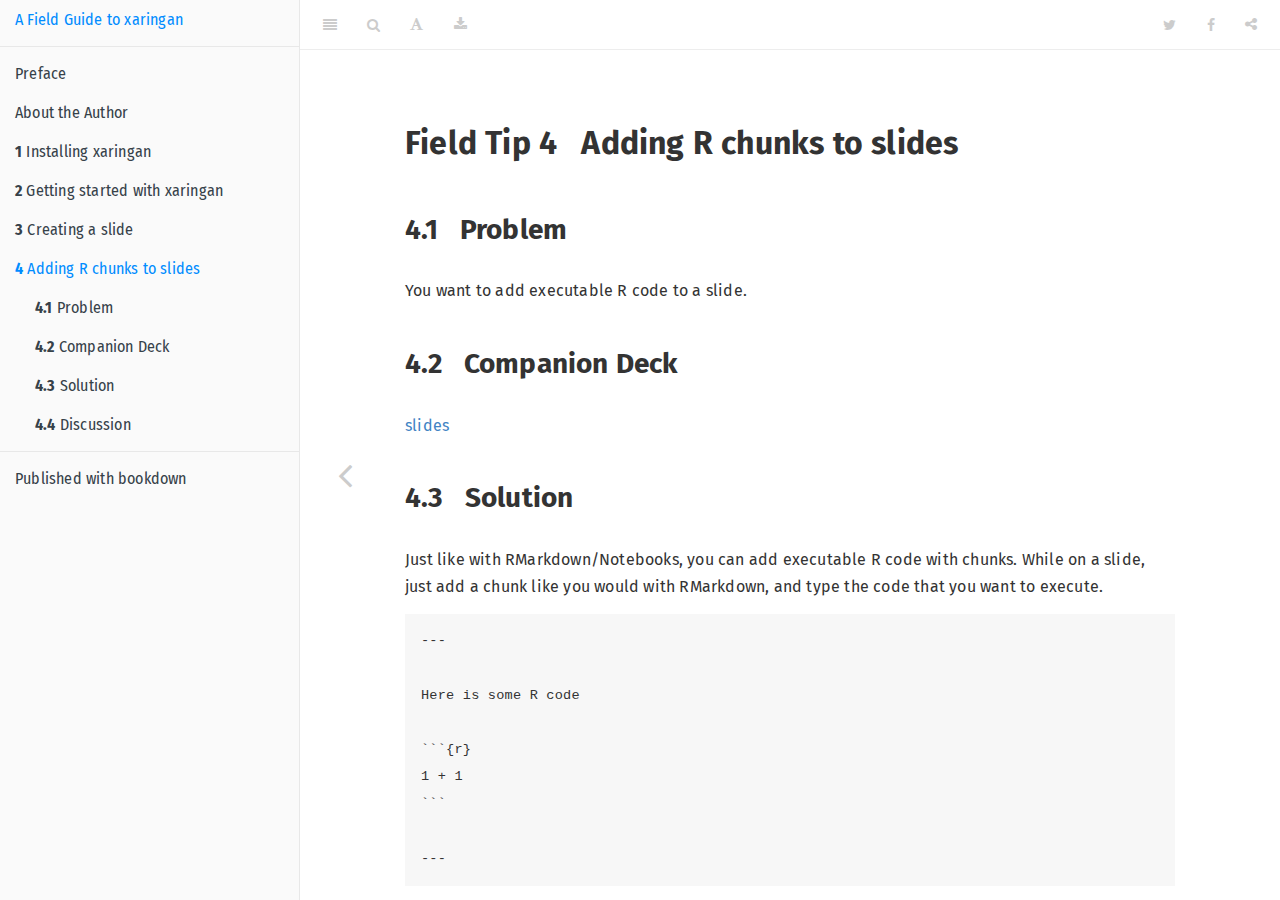
==== _book/adding-r-chunks-to-slides.html @ 480ba30f "1-4" ====
<!DOCTYPE html>
<html >

<head>

  <meta charset="UTF-8">
  <meta http-equiv="X-UA-Compatible" content="IE=edge">
  <title>A Field Guide to xaringan</title>
  <meta name="description" content="Intro">
  <meta name="generator" content="bookdown 0.7.8 and GitBook 2.6.7">

  <meta property="og:title" content="A Field Guide to xaringan" />
  <meta property="og:type" content="book" />
  
  
  <meta property="og:description" content="Intro" />
  

  <meta name="twitter:card" content="summary" />
  <meta name="twitter:title" content="A Field Guide to xaringan" />
  
  <meta name="twitter:description" content="Intro" />
  

<meta name="author" content="Davis Vaughan">


<meta name="date" content="2018-05-05">

  <meta name="viewport" content="width=device-width, initial-scale=1">
  <meta name="apple-mobile-web-app-capable" content="yes">
  <meta name="apple-mobile-web-app-status-bar-style" content="black">
  
  
<link rel="prev" href="creating-a-slide.html">

<script src="libs/jquery-2.2.3/jquery.min.js"></script>
<link href="libs/gitbook-2.6.7/css/style.css" rel="stylesheet" />
<link href="libs/gitbook-2.6.7/css/plugin-bookdown.css" rel="stylesheet" />
<link href="libs/gitbook-2.6.7/css/plugin-highlight.css" rel="stylesheet" />
<link href="libs/gitbook-2.6.7/css/plugin-search.css" rel="stylesheet" />
<link href="libs/gitbook-2.6.7/css/plugin-fontsettings.css" rel="stylesheet" />









<style type="text/css">
a.sourceLine { display: inline-block; line-height: 1.25; }
a.sourceLine { pointer-events: none; color: inherit; text-decoration: inherit; }
a.sourceLine:empty { height: 1.2em; position: absolute; }
.sourceCode { overflow: visible; }
code.sourceCode { white-space: pre; position: relative; }
div.sourceCode { margin: 1em 0; }
pre.sourceCode { margin: 0; }
@media screen {
div.sourceCode { overflow: auto; }
}
@media print {
code.sourceCode { white-space: pre-wrap; }
a.sourceLine { text-indent: -1em; padding-left: 1em; }
}
pre.numberSource a.sourceLine
  { position: relative; }
pre.numberSource a.sourceLine:empty
  { position: absolute; }
pre.numberSource a.sourceLine::before
  { content: attr(data-line-number);
    position: absolute; left: -5em; text-align: right; vertical-align: baseline;
    border: none; pointer-events: all;
    -webkit-touch-callout: none; -webkit-user-select: none;
    -khtml-user-select: none; -moz-user-select: none;
    -ms-user-select: none; user-select: none;
    padding: 0 4px; width: 4em;
    color: #aaaaaa;
  }
pre.numberSource { margin-left: 3em; border-left: 1px solid #aaaaaa;  padding-left: 4px; }
div.sourceCode
  {  }
@media screen {
a.sourceLine::before { text-decoration: underline; }
}
code span.al { color: #ff0000; font-weight: bold; } /* Alert */
code span.an { color: #60a0b0; font-weight: bold; font-style: italic; } /* Annotation */
code span.at { color: #7d9029; } /* Attribute */
code span.bn { color: #40a070; } /* BaseN */
code span.bu { } /* BuiltIn */
code span.cf { color: #007020; font-weight: bold; } /* ControlFlow */
code span.ch { color: #4070a0; } /* Char */
code span.cn { color: #880000; } /* Constant */
code span.co { color: #60a0b0; font-style: italic; } /* Comment */
code span.cv { color: #60a0b0; font-weight: bold; font-style: italic; } /* CommentVar */
code span.do { color: #ba2121; font-style: italic; } /* Documentation */
code span.dt { color: #902000; } /* DataType */
code span.dv { color: #40a070; } /* DecVal */
code span.er { color: #ff0000; font-weight: bold; } /* Error */
code span.ex { } /* Extension */
code span.fl { color: #40a070; } /* Float */
code span.fu { color: #06287e; } /* Function */
code span.im { } /* Import */
code span.in { color: #60a0b0; font-weight: bold; font-style: italic; } /* Information */
code span.kw { color: #007020; font-weight: bold; } /* Keyword */
code span.op { color: #666666; } /* Operator */
code span.ot { color: #007020; } /* Other */
code span.pp { color: #bc7a00; } /* Preprocessor */
code span.sc { color: #4070a0; } /* SpecialChar */
code span.ss { color: #bb6688; } /* SpecialString */
code span.st { color: #4070a0; } /* String */
code span.va { color: #19177c; } /* Variable */
code span.vs { color: #4070a0; } /* VerbatimString */
code span.wa { color: #60a0b0; font-weight: bold; font-style: italic; } /* Warning */
</style>

<link rel="stylesheet" href="style.css" type="text/css" />
</head>

<body>



  <div class="book without-animation with-summary font-size-2 font-family-1" data-basepath=".">

    <div class="book-summary">
      <nav role="navigation">

<ul class="summary">
<li><a href="./">A Field Guide to xaringan</a></li>

<li class="divider"></li>
<li class="chapter" data-level="" data-path="index.html"><a href="index.html"><i class="fa fa-check"></i>Preface</a></li>
<li class="chapter" data-level="" data-path="about-the-author.html"><a href="about-the-author.html"><i class="fa fa-check"></i>About the Author</a></li>
<li class="chapter" data-level="1" data-path="installing-xaringan.html"><a href="installing-xaringan.html"><i class="fa fa-check"></i><b>1</b> Installing xaringan</a><ul>
<li class="chapter" data-level="1.1" data-path="installing-xaringan.html"><a href="installing-xaringan.html#problem"><i class="fa fa-check"></i><b>1.1</b> Problem</a></li>
<li class="chapter" data-level="1.2" data-path="installing-xaringan.html"><a href="installing-xaringan.html#companion-deck"><i class="fa fa-check"></i><b>1.2</b> Companion Deck</a></li>
<li class="chapter" data-level="1.3" data-path="installing-xaringan.html"><a href="installing-xaringan.html#solution"><i class="fa fa-check"></i><b>1.3</b> Solution</a></li>
<li class="chapter" data-level="1.4" data-path="installing-xaringan.html"><a href="installing-xaringan.html#discussion"><i class="fa fa-check"></i><b>1.4</b> Discussion</a></li>
</ul></li>
<li class="chapter" data-level="2" data-path="getting-started-with-xaringan.html"><a href="getting-started-with-xaringan.html"><i class="fa fa-check"></i><b>2</b> Getting started with xaringan</a><ul>
<li class="chapter" data-level="2.1" data-path="getting-started-with-xaringan.html"><a href="getting-started-with-xaringan.html#problem-1"><i class="fa fa-check"></i><b>2.1</b> Problem</a></li>
<li class="chapter" data-level="2.2" data-path="getting-started-with-xaringan.html"><a href="getting-started-with-xaringan.html#companion-deck-1"><i class="fa fa-check"></i><b>2.2</b> Companion Deck</a></li>
<li class="chapter" data-level="2.3" data-path="getting-started-with-xaringan.html"><a href="getting-started-with-xaringan.html#solution-1"><i class="fa fa-check"></i><b>2.3</b> Solution</a></li>
<li class="chapter" data-level="2.4" data-path="getting-started-with-xaringan.html"><a href="getting-started-with-xaringan.html#discussion-1"><i class="fa fa-check"></i><b>2.4</b> Discussion</a></li>
</ul></li>
<li class="chapter" data-level="3" data-path="creating-a-slide.html"><a href="creating-a-slide.html"><i class="fa fa-check"></i><b>3</b> Creating a slide</a><ul>
<li class="chapter" data-level="3.1" data-path="creating-a-slide.html"><a href="creating-a-slide.html#problem-2"><i class="fa fa-check"></i><b>3.1</b> Problem</a></li>
<li class="chapter" data-level="3.2" data-path="creating-a-slide.html"><a href="creating-a-slide.html#companion-deck-2"><i class="fa fa-check"></i><b>3.2</b> Companion Deck</a></li>
<li class="chapter" data-level="3.3" data-path="creating-a-slide.html"><a href="creating-a-slide.html#solution-2"><i class="fa fa-check"></i><b>3.3</b> Solution</a></li>
<li class="chapter" data-level="3.4" data-path="creating-a-slide.html"><a href="creating-a-slide.html#discussion-2"><i class="fa fa-check"></i><b>3.4</b> Discussion</a></li>
</ul></li>
<li class="chapter" data-level="4" data-path="adding-r-chunks-to-slides.html"><a href="adding-r-chunks-to-slides.html"><i class="fa fa-check"></i><b>4</b> Adding R chunks to slides</a><ul>
<li class="chapter" data-level="4.1" data-path="adding-r-chunks-to-slides.html"><a href="adding-r-chunks-to-slides.html#problem-3"><i class="fa fa-check"></i><b>4.1</b> Problem</a></li>
<li class="chapter" data-level="4.2" data-path="adding-r-chunks-to-slides.html"><a href="adding-r-chunks-to-slides.html#companion-deck-3"><i class="fa fa-check"></i><b>4.2</b> Companion Deck</a></li>
<li class="chapter" data-level="4.3" data-path="adding-r-chunks-to-slides.html"><a href="adding-r-chunks-to-slides.html#solution-3"><i class="fa fa-check"></i><b>4.3</b> Solution</a></li>
<li class="chapter" data-level="4.4" data-path="adding-r-chunks-to-slides.html"><a href="adding-r-chunks-to-slides.html#discussion-3"><i class="fa fa-check"></i><b>4.4</b> Discussion</a></li>
</ul></li>
<li class="divider"></li>
<li><a href="https://github.com/rstudio/bookdown" target="blank">Published with bookdown</a></li>

</ul>

      </nav>
    </div>

    <div class="book-body">
      <div class="body-inner">
        <div class="book-header" role="navigation">
          <h1>
            <i class="fa fa-circle-o-notch fa-spin"></i><a href="./">A Field Guide to xaringan</a>
          </h1>
        </div>

        <div class="page-wrapper" tabindex="-1" role="main">
          <div class="page-inner">

            <section class="normal" id="section-">
<div id="adding-r-chunks-to-slides" class="section level1">
<h1><span class="header-section-number">Field Tip 4</span> Adding R chunks to slides</h1>
<div id="problem-3" class="section level2">
<h2><span class="header-section-number">4.1</span> Problem</h2>
<p>You want to add executable R code to a slide.</p>
</div>
<div id="companion-deck-3" class="section level2">
<h2><span class="header-section-number">4.2</span> Companion Deck</h2>
<p><a href="http://xaringan-field-guide-companion.davisvaughan.com/04-r-chunk/r-chunk.html#1">slides</a></p>
</div>
<div id="solution-3" class="section level2">
<h2><span class="header-section-number">4.3</span> Solution</h2>
<p>Just like with RMarkdown/Notebooks, you can add executable R code with chunks. While on a slide,
just add a chunk like you would with RMarkdown, and type the code that you want to execute.</p>
<pre><code>---

Here is some R code

```{r}
1 + 1
```

---</code></pre>
<p>This will render both the R code AND the output. We can use this to programmatically
generate images in our slides. By setting <code>echo=FALSE</code>, only the image is shown
on the slide.</p>
<pre><code>---

We can use this to generate images programatically

```{r, echo=FALSE}
plot(cars)
```

---</code></pre>
</div>
<div id="discussion-3" class="section level2">
<h2><span class="header-section-number">4.4</span> Discussion</h2>

</div>
</div>
            </section>

          </div>
        </div>
      </div>
<a href="creating-a-slide.html" class="navigation navigation-prev navigation-unique" aria-label="Previous page"><i class="fa fa-angle-left"></i></a>

    </div>
  </div>
<script src="libs/gitbook-2.6.7/js/app.min.js"></script>
<script src="libs/gitbook-2.6.7/js/lunr.js"></script>
<script src="libs/gitbook-2.6.7/js/plugin-search.js"></script>
<script src="libs/gitbook-2.6.7/js/plugin-sharing.js"></script>
<script src="libs/gitbook-2.6.7/js/plugin-fontsettings.js"></script>
<script src="libs/gitbook-2.6.7/js/plugin-bookdown.js"></script>
<script src="libs/gitbook-2.6.7/js/jquery.highlight.js"></script>
<script>
gitbook.require(["gitbook"], function(gitbook) {
gitbook.start({
"sharing": {
"github": false,
"facebook": true,
"twitter": true,
"google": false,
"linkedin": false,
"weibo": false,
"instapper": false,
"vk": false,
"all": ["facebook", "google", "twitter", "linkedin", "weibo", "instapaper"]
},
"fontsettings": {
"theme": "white",
"family": "sans",
"size": 2
},
"edit": {
"link": null,
"text": null
},
"download": ["xaringanrecipes.pdf", "xaringanrecipes.epub"],
"toc": {
"collapse": "section"
}
});
});
</script>

</body>

</html>
---- _book/libs/gitbook-2.6.7/css/style.css ----
/*! normalize.css v2.1.0 | MIT License | git.io/normalize */img,legend{border:0}*,.fa{-webkit-font-smoothing:antialiased}.fa-ul>li,sub,sup{position:relative}.book .book-body .page-wrapper .page-inner section.normal hr:after,.book-langs-index .inner .languages:after,.buttons:after,.dropdown-menu .buttons:after{clear:both}body,html{-ms-text-size-adjust:100%;-webkit-text-size-adjust:100%}article,aside,details,figcaption,figure,footer,header,hgroup,main,nav,section,summary{display:block}audio,canvas,video{display:inline-block}.hidden,[hidden]{display:none}audio:not([controls]){display:none;height:0}html{font-family:sans-serif}body,figure{margin:0}a:focus{outline:dotted thin}a:active,a:hover{outline:0}h1{font-size:2em;margin:.67em 0}abbr[title]{border-bottom:1px dotted}b,strong{font-weight:700}dfn{font-style:italic}hr{-moz-box-sizing:content-box;box-sizing:content-box;height:0}mark{background:#ff0;color:#000}code,kbd,pre,samp{font-family:monospace,serif;font-size:1em}pre{white-space:pre-wrap}q{quotes:"\201C" "\201D" "\2018" "\2019"}small{font-size:80%}sub,sup{font-size:75%;line-height:0;vertical-align:baseline}sup{top:-.5em}sub{bottom:-.25em}svg:not(:root){overflow:hidden}fieldset{border:1px solid silver;margin:0 2px;padding:.35em .625em .75em}legend{padding:0}button,input,select,textarea{font-family:inherit;font-size:100%;margin:0}button,input{line-height:normal}button,select{text-transform:none}button,html input[type=button],input[type=reset],input[type=submit]{-webkit-appearance:button;cursor:pointer}button[disabled],html input[disabled]{cursor:default}input[type=checkbox],input[type=radio]{box-sizing:border-box;padding:0}input[type=search]{-webkit-appearance:textfield;-moz-box-sizing:content-box;-webkit-box-sizing:content-box;box-sizing:content-box}input[type=search]::-webkit-search-cancel-button{margin-right:10px;}button::-moz-focus-inner,input::-moz-focus-inner{border:0;padding:0}textarea{overflow:auto;vertical-align:top}table{border-collapse:collapse;border-spacing:0}/*!
 * Preboot v2
 *
 * Open sourced under MIT license by @mdo.
 * Some variables and mixins from Bootstrap (Apache 2 license).
 */.link-inherit,.link-inherit:focus,.link-inherit:hover{color:inherit}.fa,.fa-stack{display:inline-block}/*!
 *  Font Awesome 4.1.0 by @davegandy - http://fontawesome.io - @fontawesome
 *  License - http://fontawesome.io/license (Font: SIL OFL 1.1, CSS: MIT License)
 */@font-face{font-family:FontAwesome;src:url(./fontawesome/fontawesome-webfont.ttf?v=4.1.0) format('truetype');font-weight:400;font-style:normal}.fa{font-family:FontAwesome;font-style:normal;font-weight:400;line-height:1;-moz-osx-font-smoothing:grayscale}.book .book-header,.book .book-summary{font-family:"Helvetica Neue",Helvetica,Arial,sans-serif}.fa-lg{font-size:1.33333333em;line-height:.75em;vertical-align:-15%}.fa-2x{font-size:2em}.fa-3x{font-size:3em}.fa-4x{font-size:4em}.fa-5x{font-size:5em}.fa-fw{width:1.28571429em;text-align:center}.fa-ul{padding-left:0;margin-left:2.14285714em;list-style-type:none}.fa-li{position:absolute;left:-2.14285714em;width:2.14285714em;top:.14285714em;text-align:center}.fa-li.fa-lg{left:-1.85714286em}.fa-border{padding:.2em .25em .15em;border:.08em solid #eee;border-radius:.1em}.pull-right{float:right}.pull-left{float:left}.fa.pull-left{margin-right:.3em}.fa.pull-right{margin-left:.3em}.fa-spin{-webkit-animation:spin 2s infinite linear;-moz-animation:spin 2s infinite linear;-o-animation:spin 2s infinite linear;animation:spin 2s infinite linear}@-moz-keyframes spin{0%{-moz-transform:rotate(0)}100%{-moz-transform:rotate(359deg)}}@-webkit-keyframes spin{0%{-webkit-transform:rotate(0)}100%{-webkit-transform:rotate(359deg)}}@-o-keyframes spin{0%{-o-transform:rotate(0)}100%{-o-transform:rotate(359deg)}}@keyframes spin{0%{-webkit-transform:rotate(0);transform:rotate(0)}100%{-webkit-transform:rotate(359deg);transform:rotate(359deg)}}.fa-rotate-90{filter:progid:DXImageTransform.Microsoft.BasicImage(rotation=1);-webkit-transform:rotate(90deg);-moz-transform:rotate(90deg);-ms-transform:rotate(90deg);-o-transform:rotate(90deg);transform:rotate(90deg)}.fa-rotate-180{filter:progid:DXImageTransform.Microsoft.BasicImage(rotation=2);-webkit-transform:rotate(180deg);-moz-transform:rotate(180deg);-ms-transform:rotate(180deg);-o-transform:rotate(180deg);transform:rotate(180deg)}.fa-rotate-270{filter:progid:DXImageTransform.Microsoft.BasicImage(rotation=3);-webkit-transform:rotate(270deg);-moz-transform:rotate(270deg);-ms-transform:rotate(270deg);-o-transform:rotate(270deg);transform:rotate(270deg)}.fa-flip-horizontal{filter:progid:DXImageTransform.Microsoft.BasicImage(rotation=0, mirror=1);-webkit-transform:scale(-1,1);-moz-transform:scale(-1,1);-ms-transform:scale(-1,1);-o-transform:scale(-1,1);transform:scale(-1,1)}.fa-flip-vertical{filter:progid:DXImageTransform.Microsoft.BasicImage(rotation=2, mirror=1);-webkit-transform:scale(1,-1);-moz-transform:scale(1,-1);-ms-transform:scale(1,-1);-o-transform:scale(1,-1);transform:scale(1,-1)}.fa-stack{position:relative;width:2em;height:2em;line-height:2em;vertical-align:middle}.fa-stack-1x,.fa-stack-2x{position:absolute;left:0;width:100%;text-align:center}.fa-stack-1x{line-height:inherit}.fa-stack-2x{font-size:2em}.fa-inverse{color:#fff}.fa-glass:before{content:"\f000"}.fa-music:before{content:"\f001"}.fa-search:before{content:"\f002"}.fa-envelope-o:before{content:"\f003"}.fa-heart:before{content:"\f004"}.fa-star:before{content:"\f005"}.fa-star-o:before{content:"\f006"}.fa-user:before{content:"\f007"}.fa-film:before{content:"\f008"}.fa-th-large:before{content:"\f009"}.fa-th:before{content:"\f00a"}.fa-th-list:before{content:"\f00b"}.fa-check:before{content:"\f00c"}.fa-times:before{content:"\f00d"}.fa-search-plus:before{content:"\f00e"}.fa-search-minus:before{content:"\f010"}.fa-power-off:before{content:"\f011"}.fa-signal:before{content:"\f012"}.fa-cog:before,.fa-gear:before{content:"\f013"}.fa-trash-o:before{content:"\f014"}.fa-home:before{content:"\f015"}.fa-file-o:before{content:"\f016"}.fa-clock-o:before{content:"\f017"}.fa-road:before{content:"\f018"}.fa-download:before{content:"\f019"}.fa-arrow-circle-o-down:before{content:"\f01a"}.fa-arrow-circle-o-up:before{content:"\f01b"}.fa-inbox:before{content:"\f01c"}.fa-play-circle-o:before{content:"\f01d"}.fa-repeat:before,.fa-rotate-right:before{content:"\f01e"}.fa-refresh:before{content:"\f021"}.fa-list-alt:before{content:"\f022"}.fa-lock:before{content:"\f023"}.fa-flag:before{content:"\f024"}.fa-headphones:before{content:"\f025"}.fa-volume-off:before{content:"\f026"}.fa-volume-down:before{content:"\f027"}.fa-volume-up:before{content:"\f028"}.fa-qrcode:before{content:"\f029"}.fa-barcode:before{content:"\f02a"}.fa-tag:before{content:"\f02b"}.fa-tags:before{content:"\f02c"}.fa-book:before{content:"\f02d"}.fa-bookmark:before{content:"\f02e"}.fa-print:before{content:"\f02f"}.fa-camera:before{content:"\f030"}.fa-font:before{content:"\f031"}.fa-bold:before{content:"\f032"}.fa-italic:before{content:"\f033"}.fa-text-height:before{content:"\f034"}.fa-text-width:before{content:"\f035"}.fa-align-left:before{content:"\f036"}.fa-align-center:before{content:"\f037"}.fa-align-right:before{content:"\f038"}.fa-align-justify:before{content:"\f039"}.fa-list:before{content:"\f03a"}.fa-dedent:before,.fa-outdent:before{content:"\f03b"}.fa-indent:before{content:"\f03c"}.fa-video-camera:before{content:"\f03d"}.fa-image:before,.fa-photo:before,.fa-picture-o:before{content:"\f03e"}.fa-pencil:before{content:"\f040"}.fa-map-marker:before{content:"\f041"}.fa-adjust:before{content:"\f042"}.fa-tint:before{content:"\f043"}.fa-edit:before,.fa-pencil-square-o:before{content:"\f044"}.fa-share-square-o:before{content:"\f045"}.fa-check-square-o:before{content:"\f046"}.fa-arrows:before{content:"\f047"}.fa-step-backward:before{content:"\f048"}.fa-fast-backward:before{content:"\f049"}.fa-backward:before{content:"\f04a"}.fa-play:before{content:"\f04b"}.fa-pause:before{content:"\f04c"}.fa-stop:before{content:"\f04d"}.fa-forward:before{content:"\f04e"}.fa-fast-forward:before{content:"\f050"}.fa-step-forward:before{content:"\f051"}.fa-eject:before{content:"\f052"}.fa-chevron-left:before{content:"\f053"}.fa-chevron-right:before{content:"\f054"}.fa-plus-circle:before{content:"\f055"}.fa-minus-circle:before{content:"\f056"}.fa-times-circle:before{content:"\f057"}.fa-check-circle:before{content:"\f058"}.fa-question-circle:before{content:"\f059"}.fa-info-circle:before{content:"\f05a"}.fa-crosshairs:before{content:"\f05b"}.fa-times-circle-o:before{content:"\f05c"}.fa-check-circle-o:before{content:"\f05d"}.fa-ban:before{content:"\f05e"}.fa-arrow-left:before{content:"\f060"}.fa-arrow-right:before{content:"\f061"}.fa-arrow-up:before{content:"\f062"}.fa-arrow-down:before{content:"\f063"}.fa-mail-forward:before,.fa-share:before{content:"\f064"}.fa-expand:before{content:"\f065"}.fa-compress:before{content:"\f066"}.fa-plus:before{content:"\f067"}.fa-minus:before{content:"\f068"}.fa-asterisk:before{content:"\f069"}.fa-exclamation-circle:before{content:"\f06a"}.fa-gift:before{content:"\f06b"}.fa-leaf:before{content:"\f06c"}.fa-fire:before{content:"\f06d"}.fa-eye:before{content:"\f06e"}.fa-eye-slash:before{content:"\f070"}.fa-exclamation-triangle:before,.fa-warning:before{content:"\f071"}.fa-plane:before{content:"\f072"}.fa-calendar:before{content:"\f073"}.fa-random:before{content:"\f074"}.fa-comment:before{content:"\f075"}.fa-magnet:before{content:"\f076"}.fa-chevron-up:before{content:"\f077"}.fa-chevron-down:before{content:"\f078"}.fa-retweet:before{content:"\f079"}.fa-shopping-cart:before{content:"\f07a"}.fa-folder:before{content:"\f07b"}.fa-folder-open:before{content:"\f07c"}.fa-arrows-v:before{content:"\f07d"}.fa-arrows-h:before{content:"\f07e"}.fa-bar-chart-o:before{content:"\f080"}.fa-twitter-square:before{content:"\f081"}.fa-facebook-square:before{content:"\f082"}.fa-camera-retro:before{content:"\f083"}.fa-key:before{content:"\f084"}.fa-cogs:before,.fa-gears:before{content:"\f085"}.fa-comments:before{content:"\f086"}.fa-thumbs-o-up:before{content:"\f087"}.fa-thumbs-o-down:before{content:"\f088"}.fa-star-half:before{content:"\f089"}.fa-heart-o:before{content:"\f08a"}.fa-sign-out:before{content:"\f08b"}.fa-linkedin-square:before{content:"\f08c"}.fa-thumb-tack:before{content:"\f08d"}.fa-external-link:before{content:"\f08e"}.fa-sign-in:before{content:"\f090"}.fa-trophy:before{content:"\f091"}.fa-github-square:before{content:"\f092"}.fa-upload:before{content:"\f093"}.fa-lemon-o:before{content:"\f094"}.fa-phone:before{content:"\f095"}.fa-square-o:before{content:"\f096"}.fa-bookmark-o:before{content:"\f097"}.fa-phone-square:before{content:"\f098"}.fa-twitter:before{content:"\f099"}.fa-facebook:before{content:"\f09a"}.fa-github:before{content:"\f09b"}.fa-unlock:before{content:"\f09c"}.fa-credit-card:before{content:"\f09d"}.fa-rss:before{content:"\f09e"}.fa-hdd-o:before{content:"\f0a0"}.fa-bullhorn:before{content:"\f0a1"}.fa-bell:before{content:"\f0f3"}.fa-certificate:before{content:"\f0a3"}.fa-hand-o-right:before{content:"\f0a4"}.fa-hand-o-left:before{content:"\f0a5"}.fa-hand-o-up:before{content:"\f0a6"}.fa-hand-o-down:before{content:"\f0a7"}.fa-arrow-circle-left:before{content:"\f0a8"}.fa-arrow-circle-right:before{content:"\f0a9"}.fa-arrow-circle-up:before{content:"\f0aa"}.fa-arrow-circle-down:before{content:"\f0ab"}.fa-globe:before{content:"\f0ac"}.fa-wrench:before{content:"\f0ad"}.fa-tasks:before{content:"\f0ae"}.fa-filter:before{content:"\f0b0"}.fa-briefcase:before{content:"\f0b1"}.fa-arrows-alt:before{content:"\f0b2"}.fa-group:before,.fa-users:before{content:"\f0c0"}.fa-chain:before,.fa-link:before{content:"\f0c1"}.fa-cloud:before{content:"\f0c2"}.fa-flask:before{content:"\f0c3"}.fa-cut:before,.fa-scissors:before{content:"\f0c4"}.fa-copy:before,.fa-files-o:before{content:"\f0c5"}.fa-paperclip:before{content:"\f0c6"}.fa-floppy-o:before,.fa-save:before{content:"\f0c7"}.fa-square:before{content:"\f0c8"}.fa-bars:before,.fa-navicon:before,.fa-reorder:before{content:"\f0c9"}.fa-list-ul:before{content:"\f0ca"}.fa-list-ol:before{content:"\f0cb"}.fa-strikethrough:before{content:"\f0cc"}.fa-underline:before{content:"\f0cd"}.fa-table:before{content:"\f0ce"}.fa-magic:before{content:"\f0d0"}.fa-truck:before{content:"\f0d1"}.fa-pinterest:before{content:"\f0d2"}.fa-pinterest-square:before{content:"\f0d3"}.fa-google-plus-square:before{content:"\f0d4"}.fa-google-plus:before{content:"\f0d5"}.fa-money:before{content:"\f0d6"}.fa-caret-down:before{content:"\f0d7"}.fa-caret-up:before{content:"\f0d8"}.fa-caret-left:before{content:"\f0d9"}.fa-caret-right:before{content:"\f0da"}.fa-columns:before{content:"\f0db"}.fa-sort:before,.fa-unsorted:before{content:"\f0dc"}.fa-sort-desc:before,.fa-sort-down:before{content:"\f0dd"}.fa-sort-asc:before,.fa-sort-up:before{content:"\f0de"}.fa-envelope:before{content:"\f0e0"}.fa-linkedin:before{content:"\f0e1"}.fa-rotate-left:before,.fa-undo:before{content:"\f0e2"}.fa-gavel:before,.fa-legal:before{content:"\f0e3"}.fa-dashboard:before,.fa-tachometer:before{content:"\f0e4"}.fa-comment-o:before{content:"\f0e5"}.fa-comments-o:before{content:"\f0e6"}.fa-bolt:before,.fa-flash:before{content:"\f0e7"}.fa-sitemap:before{content:"\f0e8"}.fa-umbrella:before{content:"\f0e9"}.fa-clipboard:before,.fa-paste:before{content:"\f0ea"}.fa-lightbulb-o:before{content:"\f0eb"}.fa-exchange:before{content:"\f0ec"}.fa-cloud-download:before{content:"\f0ed"}.fa-cloud-upload:before{content:"\f0ee"}.fa-user-md:before{content:"\f0f0"}.fa-stethoscope:before{content:"\f0f1"}.fa-suitcase:before{content:"\f0f2"}.fa-bell-o:before{content:"\f0a2"}.fa-coffee:before{content:"\f0f4"}.fa-cutlery:before{content:"\f0f5"}.fa-file-text-o:before{content:"\f0f6"}.fa-building-o:before{content:"\f0f7"}.fa-hospital-o:before{content:"\f0f8"}.fa-ambulance:before{content:"\f0f9"}.fa-medkit:before{content:"\f0fa"}.fa-fighter-jet:before{content:"\f0fb"}.fa-beer:before{content:"\f0fc"}.fa-h-square:before{content:"\f0fd"}.fa-plus-square:before{content:"\f0fe"}.fa-angle-double-left:before{content:"\f100"}.fa-angle-double-right:before{content:"\f101"}.fa-angle-double-up:before{content:"\f102"}.fa-angle-double-down:before{content:"\f103"}.fa-angle-left:before{content:"\f104"}.fa-angle-right:before{content:"\f105"}.fa-angle-up:before{content:"\f106"}.fa-angle-down:before{content:"\f107"}.fa-desktop:before{content:"\f108"}.fa-laptop:before{content:"\f109"}.fa-tablet:before{content:"\f10a"}.fa-mobile-phone:before,.fa-mobile:before{content:"\f10b"}.fa-circle-o:before{content:"\f10c"}.fa-quote-left:before{content:"\f10d"}.fa-quote-right:before{content:"\f10e"}.fa-spinner:before{content:"\f110"}.fa-circle:before{content:"\f111"}.fa-mail-reply:before,.fa-reply:before{content:"\f112"}.fa-github-alt:before{content:"\f113"}.fa-folder-o:before{content:"\f114"}.fa-folder-open-o:before{content:"\f115"}.fa-smile-o:before{content:"\f118"}.fa-frown-o:before{content:"\f119"}.fa-meh-o:before{content:"\f11a"}.fa-gamepad:before{content:"\f11b"}.fa-keyboard-o:before{content:"\f11c"}.fa-flag-o:before{content:"\f11d"}.fa-flag-checkered:before{content:"\f11e"}.fa-terminal:before{content:"\f120"}.fa-code:before{content:"\f121"}.fa-mail-reply-all:before,.fa-reply-all:before{content:"\f122"}.fa-star-half-empty:before,.fa-star-half-full:before,.fa-star-half-o:before{content:"\f123"}.fa-location-arrow:before{content:"\f124"}.fa-crop:before{content:"\f125"}.fa-code-fork:before{content:"\f126"}.fa-chain-broken:before,.fa-unlink:before{content:"\f127"}.fa-question:before{content:"\f128"}.fa-info:before{content:"\f129"}.fa-exclamation:before{content:"\f12a"}.fa-superscript:before{content:"\f12b"}.fa-subscript:before{content:"\f12c"}.fa-eraser:before{content:"\f12d"}.fa-puzzle-piece:before{content:"\f12e"}.fa-microphone:before{content:"\f130"}.fa-microphone-slash:before{content:"\f131"}.fa-shield:before{content:"\f132"}.fa-calendar-o:before{content:"\f133"}.fa-fire-extinguisher:before{content:"\f134"}.fa-rocket:before{content:"\f135"}.fa-maxcdn:before{content:"\f136"}.fa-chevron-circle-left:before{content:"\f137"}.fa-chevron-circle-right:before{content:"\f138"}.fa-chevron-circle-up:before{content:"\f139"}.fa-chevron-circle-down:before{content:"\f13a"}.fa-html5:before{content:"\f13b"}.fa-css3:before{content:"\f13c"}.fa-anchor:before{content:"\f13d"}.fa-unlock-alt:before{content:"\f13e"}.fa-bullseye:before{content:"\f140"}.fa-ellipsis-h:before{content:"\f141"}.fa-ellipsis-v:before{content:"\f142"}.fa-rss-square:before{content:"\f143"}.fa-play-circle:before{content:"\f144"}.fa-ticket:before{content:"\f145"}.fa-minus-square:before{content:"\f146"}.fa-minus-square-o:before{content:"\f147"}.fa-level-up:before{content:"\f148"}.fa-level-down:before{content:"\f149"}.fa-check-square:before{content:"\f14a"}.fa-pencil-square:before{content:"\f14b"}.fa-external-link-square:before{content:"\f14c"}.fa-share-square:before{content:"\f14d"}.fa-compass:before{content:"\f14e"}.fa-caret-square-o-down:before,.fa-toggle-down:before{content:"\f150"}.fa-caret-square-o-up:before,.fa-toggle-up:before{content:"\f151"}.fa-caret-square-o-right:before,.fa-toggle-right:before{content:"\f152"}.fa-eur:before,.fa-euro:before{content:"\f153"}.fa-gbp:before{content:"\f154"}.fa-dollar:before,.fa-usd:before{content:"\f155"}.fa-inr:before,.fa-rupee:before{content:"\f156"}.fa-cny:before,.fa-jpy:before,.fa-rmb:before,.fa-yen:before{content:"\f157"}.fa-rouble:before,.fa-rub:before,.fa-ruble:before{content:"\f158"}.fa-krw:before,.fa-won:before{content:"\f159"}.fa-bitcoin:before,.fa-btc:before{content:"\f15a"}.fa-file:before{content:"\f15b"}.fa-file-text:before{content:"\f15c"}.fa-sort-alpha-asc:before{content:"\f15d"}.fa-sort-alpha-desc:before{content:"\f15e"}.fa-sort-amount-asc:before{content:"\f160"}.fa-sort-amount-desc:before{content:"\f161"}.fa-sort-numeric-asc:before{content:"\f162"}.fa-sort-numeric-desc:before{content:"\f163"}.fa-thumbs-up:before{content:"\f164"}.fa-thumbs-down:before{content:"\f165"}.fa-youtube-square:before{content:"\f166"}.fa-youtube:before{content:"\f167"}.fa-xing:before{content:"\f168"}.fa-xing-square:before{content:"\f169"}.fa-youtube-play:before{content:"\f16a"}.fa-dropbox:before{content:"\f16b"}.fa-stack-overflow:before{content:"\f16c"}.fa-instagram:before{content:"\f16d"}.fa-flickr:before{content:"\f16e"}.fa-adn:before{content:"\f170"}.fa-bitbucket:before{content:"\f171"}.fa-bitbucket-square:before{content:"\f172"}.fa-tumblr:before{content:"\f173"}.fa-tumblr-square:before{content:"\f174"}.fa-long-arrow-down:before{content:"\f175"}.fa-long-arrow-up:before{content:"\f176"}.fa-long-arrow-left:before{content:"\f177"}.fa-long-arrow-right:before{content:"\f178"}.fa-apple:before{content:"\f179"}.fa-windows:before{content:"\f17a"}.fa-android:before{content:"\f17b"}.fa-linux:before{content:"\f17c"}.fa-dribbble:before{content:"\f17d"}.fa-skype:before{content:"\f17e"}.fa-foursquare:before{content:"\f180"}.fa-trello:before{content:"\f181"}.fa-female:before{content:"\f182"}.fa-male:before{content:"\f183"}.fa-gittip:before{content:"\f184"}.fa-sun-o:before{content:"\f185"}.fa-moon-o:before{content:"\f186"}.fa-archive:before{content:"\f187"}.fa-bug:before{content:"\f188"}.fa-vk:before{content:"\f189"}.fa-weibo:before{content:"\f18a"}.fa-renren:before{content:"\f18b"}.fa-pagelines:before{content:"\f18c"}.fa-stack-exchange:before{content:"\f18d"}.fa-arrow-circle-o-right:before{content:"\f18e"}.fa-arrow-circle-o-left:before{content:"\f190"}.fa-caret-square-o-left:before,.fa-toggle-left:before{content:"\f191"}.fa-dot-circle-o:before{content:"\f192"}.fa-wheelchair:before{content:"\f193"}.fa-vimeo-square:before{content:"\f194"}.fa-try:before,.fa-turkish-lira:before{content:"\f195"}.fa-plus-square-o:before{content:"\f196"}.fa-space-shuttle:before{content:"\f197"}.fa-slack:before{content:"\f198"}.fa-envelope-square:before{content:"\f199"}.fa-wordpress:before{content:"\f19a"}.fa-openid:before{content:"\f19b"}.fa-bank:before,.fa-institution:before,.fa-university:before{content:"\f19c"}.fa-graduation-cap:before,.fa-mortar-board:before{content:"\f19d"}.fa-yahoo:before{content:"\f19e"}.fa-google:before{content:"\f1a0"}.fa-reddit:before{content:"\f1a1"}.fa-reddit-square:before{content:"\f1a2"}.fa-stumbleupon-circle:before{content:"\f1a3"}.fa-stumbleupon:before{content:"\f1a4"}.fa-delicious:before{content:"\f1a5"}.fa-digg:before{content:"\f1a6"}.fa-pied-piper-square:before,.fa-pied-piper:before{content:"\f1a7"}.fa-pied-piper-alt:before{content:"\f1a8"}.fa-drupal:before{content:"\f1a9"}.fa-joomla:before{content:"\f1aa"}.fa-language:before{content:"\f1ab"}.fa-fax:before{content:"\f1ac"}.fa-building:before{content:"\f1ad"}.fa-child:before{content:"\f1ae"}.fa-paw:before{content:"\f1b0"}.fa-spoon:before{content:"\f1b1"}.fa-cube:before{content:"\f1b2"}.fa-cubes:before{content:"\f1b3"}.fa-behance:before{content:"\f1b4"}.fa-behance-square:before{content:"\f1b5"}.fa-steam:before{content:"\f1b6"}.fa-steam-square:before{content:"\f1b7"}.fa-recycle:before{content:"\f1b8"}.fa-automobile:before,.fa-car:before{content:"\f1b9"}.fa-cab:before,.fa-taxi:before{content:"\f1ba"}.fa-tree:before{content:"\f1bb"}.fa-spotify:before{content:"\f1bc"}.fa-deviantart:before{content:"\f1bd"}.fa-soundcloud:before{content:"\f1be"}.fa-database:before{content:"\f1c0"}.fa-file-pdf-o:before{content:"\f1c1"}.fa-file-word-o:before{content:"\f1c2"}.fa-file-excel-o:before{content:"\f1c3"}.fa-file-powerpoint-o:before{content:"\f1c4"}.fa-file-image-o:before,.fa-file-photo-o:before,.fa-file-picture-o:before{content:"\f1c5"}.fa-file-archive-o:before,.fa-file-zip-o:before{content:"\f1c6"}.fa-file-audio-o:before,.fa-file-sound-o:before{content:"\f1c7"}.fa-file-movie-o:before,.fa-file-video-o:before{content:"\f1c8"}.fa-file-code-o:before{content:"\f1c9"}.fa-vine:before{content:"\f1ca"}.fa-codepen:before{content:"\f1cb"}.fa-jsfiddle:before{content:"\f1cc"}.fa-life-bouy:before,.fa-life-ring:before,.fa-life-saver:before,.fa-support:before{content:"\f1cd"}.fa-circle-o-notch:before{content:"\f1ce"}.fa-ra:before,.fa-rebel:before{content:"\f1d0"}.fa-empire:before,.fa-ge:before{content:"\f1d1"}.fa-git-square:before{content:"\f1d2"}.fa-git:before{content:"\f1d3"}.fa-hacker-news:before{content:"\f1d4"}.fa-tencent-weibo:before{content:"\f1d5"}.fa-qq:before{content:"\f1d6"}.fa-wechat:before,.fa-weixin:before{content:"\f1d7"}.fa-paper-plane:before,.fa-send:before{content:"\f1d8"}.fa-paper-plane-o:before,.fa-send-o:before{content:"\f1d9"}.fa-history:before{content:"\f1da"}.fa-circle-thin:before{content:"\f1db"}.fa-header:before{content:"\f1dc"}.fa-paragraph:before{content:"\f1dd"}.fa-sliders:before{content:"\f1de"}.fa-share-alt:before{content:"\f1e0"}.fa-share-alt-square:before{content:"\f1e1"}.fa-bomb:before{content:"\f1e2"}.book-langs-index{width:100%;height:100%;padding:40px 0;margin:0;overflow:auto}@media (max-width:600px){.book-langs-index{padding:0}}.book-langs-index .inner{max-width:600px;width:100%;margin:0 auto;padding:30px;background:#fff;border-radius:3px}.book-langs-index .inner h3{margin:0}.book-langs-index .inner .languages{list-style:none;padding:20px 30px;margin-top:20px;border-top:1px solid #eee}.book-langs-index .inner .languages:after,.book-langs-index .inner .languages:before{content:" ";display:table;line-height:0}.book-langs-index .inner .languages li{width:50%;float:left;padding:10px 5px;font-size:16px}@media (max-width:600px){.book-langs-index .inner .languages li{width:100%;max-width:100%}}.book .book-header{overflow:visible;height:50px;padding:0 8px;z-index:2;font-size:.85em;color:#7e888b;background:0 0}.book .book-header .btn{display:block;height:50px;padding:0 15px;border-bottom:none;color:#ccc;text-transform:uppercase;line-height:50px;-webkit-box-shadow:none!important;box-shadow:none!important;position:relative;font-size:14px}.book .book-header .btn:hover{position:relative;text-decoration:none;color:#444;background:0 0}.book .book-header h1{margin:0;font-size:20px;font-weight:200;text-align:center;line-height:50px;opacity:0;padding-left:200px;padding-right:200px;-webkit-transition:opacity .2s ease;-moz-transition:opacity .2s ease;-o-transition:opacity .2s ease;transition:opacity .2s ease;overflow:hidden;text-overflow:ellipsis;white-space:nowrap}.book .book-header h1 a,.book .book-header h1 a:hover{color:inherit;text-decoration:none}@media (max-width:1000px){.book .book-header h1{display:none}}.book .book-header h1 i{display:none}.book .book-header:hover h1{opacity:1}.book.is-loading .book-header h1 i{display:inline-block}.book.is-loading .book-header h1 a{display:none}.dropdown{position:relative}.dropdown-menu{position:absolute;top:100%;left:0;z-index:100;display:none;float:left;min-width:160px;padding:0;margin:2px 0 0;list-style:none;font-size:14px;background-color:#fafafa;border:1px solid rgba(0,0,0,.07);border-radius:1px;-webkit-box-shadow:0 6px 12px rgba(0,0,0,.175);box-shadow:0 6px 12px rgba(0,0,0,.175);background-clip:padding-box}.dropdown-menu.open{display:block}.dropdown-menu.dropdown-left{left:auto;right:4%}.dropdown-menu.dropdown-left .dropdown-caret{right:14px;left:auto}.dropdown-menu .dropdown-caret{position:absolute;top:-8px;left:14px;width:18px;height:10px;float:left;overflow:hidden}.dropdown-menu .dropdown-caret .caret-inner,.dropdown-menu .dropdown-caret .caret-outer{display:inline-block;top:0;border-left:9px solid transparent;border-right:9px solid transparent;position:absolute}.dropdown-menu .dropdown-caret .caret-outer{border-bottom:9px solid rgba(0,0,0,.1);height:auto;left:0;width:auto;margin-left:-1px}.dropdown-menu .dropdown-caret .caret-inner{margin-top:-1px;top:1px;border-bottom:9px solid #fafafa}.dropdown-menu .buttons{border-bottom:1px solid rgba(0,0,0,.07)}.dropdown-menu .buttons:after,.dropdown-menu .buttons:before{content:" ";display:table;line-height:0}.dropdown-menu .buttons:last-child{border-bottom:none}.dropdown-menu .buttons .button{border:0;background-color:transparent;color:#a6a6a6;width:100%;text-align:center;float:left;line-height:1.42857143;padding:8px 4px}.alert,.dropdown-menu .buttons .button:hover{color:#444}.dropdown-menu .buttons .button:focus,.dropdown-menu .buttons .button:hover{outline:0}.dropdown-menu .buttons .button.size-2{width:50%}.dropdown-menu .buttons .button.size-3{width:33%}.alert{padding:15px;margin-bottom:20px;background:#eee;border-bottom:5px solid #ddd}.alert-success{background:#dff0d8;border-color:#d6e9c6;color:#3c763d}.alert-info{background:#d9edf7;border-color:#bce8f1;color:#31708f}.alert-danger{background:#f2dede;border-color:#ebccd1;color:#a94442}.alert-warning{background:#fcf8e3;border-color:#faebcc;color:#8a6d3b}.book .book-summary{position:absolute;top:0;left:-300px;bottom:0;z-index:1;width:300px;color:#364149;background:#fafafa;border-right:1px solid rgba(0,0,0,.07);-webkit-transition:left 250ms ease;-moz-transition:left 250ms ease;-o-transition:left 250ms ease;transition:left 250ms ease}.book .book-summary ul.summary{position:absolute;top:0;left:0;right:0;bottom:0;overflow-y:auto;list-style:none;margin:0;padding:0;-webkit-transition:top .5s ease;-moz-transition:top .5s ease;-o-transition:top .5s ease;transition:top .5s ease}.book .book-summary ul.summary li{list-style:none}.book .book-summary ul.summary li.divider{height:1px;margin:7px 0;overflow:hidden;background:rgba(0,0,0,.07)}.book .book-summary ul.summary li i.fa-check{display:none;position:absolute;right:9px;top:16px;font-size:9px;color:#3c3}.book .book-summary ul.summary li.done>a{color:#364149;font-weight:400}.book .book-summary ul.summary li.done>a i{display:inline}.book .book-summary ul.summary li a,.book .book-summary ul.summary li span{display:block;padding:10px 15px;border-bottom:none;color:#364149;background:0 0;text-overflow:ellipsis;overflow:hidden;white-space:nowrap;position:relative}.book .book-summary ul.summary li span{cursor:not-allowed;opacity:.3;filter:alpha(opacity=30)}.book .book-summary ul.summary li a:hover,.book .book-summary ul.summary li.active>a{color:#008cff;background:0 0;text-decoration:none}.book .book-summary ul.summary li ul{padding-left:20px}@media (max-width:600px){.book .book-summary{width:calc(100% - 60px);bottom:0;left:-100%}}.book.with-summary .book-summary{left:0}.book.without-animation .book-summary{-webkit-transition:none!important;-moz-transition:none!important;-o-transition:none!important;transition:none!important}.book{position:relative;width:100%;height:100%}.book .book-body,.book .book-body .body-inner{position:absolute;top:0;left:0;overflow-y:auto;bottom:0;right:0}.book .book-body{color:#000;background:#fff;-webkit-transition:left 250ms ease;-moz-transition:left 250ms ease;-o-transition:left 250ms ease;transition:left 250ms ease}.book .book-body .page-wrapper{position:relative;outline:0}.book .book-body .page-wrapper .page-inner{max-width:800px;margin:0 auto;padding:20px 0 40px}.book .book-body .page-wrapper .page-inner section{margin:0;padding:5px 15px;background:#fff;border-radius:2px;line-height:1.7;font-size:1.6rem}.book .book-body .page-wrapper .page-inner .btn-group .btn{border-radius:0;background:#eee;border:0}@media (max-width:1240px){.book .book-body{-webkit-transition:-webkit-transform 250ms ease;-moz-transition:-moz-transform 250ms ease;-o-transition:-o-transform 250ms ease;transition:transform 250ms ease;padding-bottom:20px}.book .book-body .body-inner{position:static;min-height:calc(100% - 50px)}}@media (min-width:600px){.book.with-summary .book-body{left:300px}}@media (max-width:600px){.book.with-summary{overflow:hidden}.book.with-summary .book-body{-webkit-transform:translate(calc(100% - 60px),0);-moz-transform:translate(calc(100% - 60px),0);-ms-transform:translate(calc(100% - 60px),0);-o-transform:translate(calc(100% - 60px),0);transform:translate(calc(100% - 60px),0)}}.book.without-animation .book-body{-webkit-transition:none!important;-moz-transition:none!important;-o-transition:none!important;transition:none!important}.buttons:after,.buttons:before{content:" ";display:table;line-height:0}.button{border:0;background:#eee;color:#666;width:100%;text-align:center;float:left;line-height:1.42857143;padding:8px 4px}.button:hover{color:#444}.button:focus,.button:hover{outline:0}.button.size-2{width:50%}.button.size-3{width:33%}.book .book-body .page-wrapper .page-inner section{display:none}.book .book-body .page-wrapper .page-inner section.normal{display:block;word-wrap:break-word;overflow:hidden;color:#333;line-height:1.7;text-size-adjust:100%;-ms-text-size-adjust:100%;-webkit-text-size-adjust:100%;-moz-text-size-adjust:100%}.book .book-body .page-wrapper .page-inner section.normal *{box-sizing:border-box;-webkit-box-sizing:border-box;font-size:inherit}.book .book-body .page-wrapper .page-inner section.normal>:first-child{margin-top:0!important}.book .book-body .page-wrapper .page-inner section.normal>:last-child{margin-bottom:0!important}.book .book-body .page-wrapper .page-inner section.normal blockquote,.book .book-body .page-wrapper .page-inner section.normal code,.book .book-body .page-wrapper .page-inner section.normal figure,.book .book-body .page-wrapper .page-inner section.normal img,.book .book-body .page-wrapper .page-inner section.normal pre,.book .book-body .page-wrapper .page-inner section.normal table,.book .book-body .page-wrapper .page-inner section.normal tr{page-break-inside:avoid}.book .book-body .page-wrapper .page-inner section.normal h2,.book .book-body .page-wrapper .page-inner section.normal h3,.book .book-body .page-wrapper .page-inner section.normal h4,.book .book-body .page-wrapper .page-inner section.normal h5,.book .book-body .page-wrapper .page-inner section.normal p{orphans:3;widows:3}.book .book-body .page-wrapper .page-inner section.normal h1,.book .book-body .page-wrapper .page-inner section.normal h2,.book .book-body .page-wrapper .page-inner section.normal h3,.book .book-body .page-wrapper .page-inner section.normal h4,.book .book-body .page-wrapper .page-inner section.normal h5{page-break-after:avoid}.book .book-body .page-wrapper .page-inner section.normal b,.book .book-body .page-wrapper .page-inner section.normal strong{font-weight:700}.book .book-body .page-wrapper .page-inner section.normal em{font-style:italic}.book .book-body .page-wrapper .page-inner section.normal blockquote,.book .book-body .page-wrapper .page-inner section.normal dl,.book .book-body .page-wrapper .page-inner section.normal ol,.book .book-body .page-wrapper .page-inner section.normal p,.book .book-body .page-wrapper .page-inner section.normal table,.book .book-body .page-wrapper .page-inner section.normal ul{margin-top:0;margin-bottom:.85em}.book .book-body .page-wrapper .page-inner section.normal a{color:#4183c4;text-decoration:none;background:0 0}.book .book-body .page-wrapper .page-inner section.normal a:active,.book .book-body .page-wrapper .page-inner section.normal a:focus,.book .book-body .page-wrapper .page-inner section.normal a:hover{outline:0;text-decoration:underline}.book .book-body .page-wrapper .page-inner section.normal img{border:0;max-width:100%}.book .book-body .page-wrapper .page-inner section.normal hr{height:4px;padding:0;margin:1.7em 0;overflow:hidden;background-color:#e7e7e7;border:none}.book .book-body .page-wrapper .page-inner section.normal hr:after,.book .book-body .page-wrapper .page-inner section.normal hr:before{display:table;content:" "}.book .book-body .page-wrapper .page-inner section.normal h1,.book .book-body .page-wrapper .page-inner section.normal h2,.book .book-body .page-wrapper .page-inner section.normal h3,.book .book-body .page-wrapper .page-inner section.normal h4,.book .book-body .page-wrapper .page-inner section.normal h5,.book .book-body .page-wrapper .page-inner section.normal h6{margin-top:1.275em;margin-bottom:.85em;}.book .book-body .page-wrapper .page-inner section.normal h1{font-size:2em}.book .book-body .page-wrapper .page-inner section.normal h2{font-size:1.75em}.book .book-body .page-wrapper .page-inner section.normal h3{font-size:1.5em}.book .book-body .page-wrapper .page-inner section.normal h4{font-size:1.25em}.book .book-body .page-wrapper .page-inner section.normal h5{font-size:1em}.book .book-body .page-wrapper .page-inner section.normal h6{font-size:1em;color:#777}.book .book-body .page-wrapper .page-inner section.normal code,.book .book-body .page-wrapper .page-inner section.normal pre{font-family:Consolas,"Liberation Mono",Menlo,Courier,monospace;direction:ltr;border:none;color:inherit}.book .book-body .page-wrapper .page-inner section.normal pre{overflow:auto;word-wrap:normal;margin:0 0 1.275em;padding:.85em 1em;background:#f7f7f7}.book .book-body .page-wrapper .page-inner section.normal pre>code{display:inline;max-width:initial;padding:0;margin:0;overflow:initial;line-height:inherit;font-size:.85em;white-space:pre;background:0 0}.book .book-body .page-wrapper .page-inner section.normal pre>code:after,.book .book-body .page-wrapper .page-inner section.normal pre>code:before{content:normal}.book .book-body .page-wrapper .page-inner section.normal code{padding:.2em;margin:0;font-size:.85em;background-color:#f7f7f7}.book .book-body .page-wrapper .page-inner section.normal code:after,.book .book-body .page-wrapper .page-inner section.normal code:before{letter-spacing:-.2em;content:"\00a0"}.book .book-body .page-wrapper .page-inner section.normal table{display:table;width:100%;border-collapse:collapse;border-spacing:0;overflow:auto}.book .book-body .page-wrapper .page-inner section.normal table td,.book .book-body .page-wrapper .page-inner section.normal table th{padding:6px 13px;border:1px solid #ddd}.book .book-body .page-wrapper .page-inner section.normal table tr{background-color:#fff;border-top:1px solid #ccc}.book .book-body .page-wrapper .page-inner section.normal table tr:nth-child(2n){background-color:#f8f8f8}.book .book-body .page-wrapper .page-inner section.normal table th{font-weight:700}.book .book-body .page-wrapper .page-inner section.normal ol,.book .book-body .page-wrapper .page-inner section.normal ul{padding:0 0 0 2em;margin:0 0 .85em}.book .book-body .page-wrapper .page-inner section.normal ol ol,.book .book-body .page-wrapper .page-inner section.normal ol ul,.book .book-body .page-wrapper .page-inner section.normal ul ol,.book .book-body .page-wrapper .page-inner section.normal ul ul{margin-top:0;margin-bottom:0}.book .book-body .page-wrapper .page-inner section.normal ol ol{list-style-type:lower-roman}.book .book-body .page-wrapper .page-inner section.normal blockquote{margin:0 0 .85em;padding:0 15px;opacity:0.75;border-left:4px solid #dcdcdc}.book .book-body .page-wrapper .page-inner section.normal blockquote:first-child{margin-top:0}.book .book-body .page-wrapper .page-inner section.normal blockquote:last-child{margin-bottom:0}.book .book-body .page-wrapper .page-inner section.normal dl{padding:0}.book .book-body .page-wrapper .page-inner section.normal dl dt{padding:0;margin-top:.85em;font-style:italic;font-weight:700}.book .book-body .page-wrapper .page-inner section.normal dl dd{padding:0 .85em;margin-bottom:.85em}.book .book-body .page-wrapper .page-inner section.normal dd{margin-left:0}.book .book-body .page-wrapper .page-inner section.normal .glossary-term{cursor:help;text-decoration:underline}.book .book-body .navigation{position:absolute;top:50px;bottom:0;margin:0;max-width:150px;min-width:90px;display:flex;justify-content:center;align-content:center;flex-direction:column;font-size:40px;color:#ccc;text-align:center;-webkit-transition:all 350ms ease;-moz-transition:all 350ms ease;-o-transition:all 350ms ease;transition:all 350ms ease}.book .book-body .navigation:hover{text-decoration:none;color:#444}.book .book-body .navigation.navigation-next{right:0}.book .book-body .navigation.navigation-prev{left:0}@media (max-width:1240px){.book .book-body .navigation{position:static;top:auto;max-width:50%;width:50%;display:inline-block;float:left}.book .book-body .navigation.navigation-unique{max-width:100%;width:100%}}.book .book-body .page-wrapper .page-inner section.glossary{margin-bottom:40px}.book .book-body .page-wrapper .page-inner section.glossary h2 a,.book .book-body .page-wrapper .page-inner section.glossary h2 a:hover{color:inherit;text-decoration:none}.book .book-body .page-wrapper .page-inner section.glossary .glossary-index{list-style:none;margin:0;padding:0}.book .book-body .page-wrapper .page-inner section.glossary .glossary-index li{display:inline;margin:0 8px;white-space:nowrap}*{-webkit-box-sizing:border-box;-moz-box-sizing:border-box;box-sizing:border-box;-webkit-overflow-scrolling:touch;-webkit-tap-highlight-color:transparent;-webkit-text-size-adjust:none;-webkit-touch-callout:none}a{text-decoration:none}body,html{height:100%}html{font-size:62.5%}body{text-rendering:optimizeLegibility;font-smoothing:antialiased;font-family:"Helvetica Neue",Helvetica,Arial,sans-serif;font-size:14px;letter-spacing:.2px;text-size-adjust:100%}
.book .book-summary ul.summary li a span {display:inline;padding:initial;overflow:visible;cursor:auto;opacity:1;}
---- _book/libs/gitbook-2.6.7/css/plugin-bookdown.css ----
.book .book-header h1 {
  padding-left: 20px;
  padding-right: 20px;
}
.book .book-header.fixed {
  position: fixed;
  right: 0;
  top: 0;
  left: 0;
  border-bottom: 1px solid rgba(0,0,0,.07);
}
span.search-highlight {
  background-color: #ffff88;
}
@media (min-width: 600px) {
  .book.with-summary .book-header.fixed {
    left: 300px;
  }
}
@media (max-width: 1240px) {
  .book .book-body.fixed {
    top: 50px;
  }
  .book .book-body.fixed .body-inner {
    top: auto;
  }
}
@media (max-width: 600px) {
  .book.with-summary .book-header.fixed {
    left: calc(100% - 60px);
    min-width: 300px;
  }
  .book.with-summary .book-body {
    transform: none;
    left: calc(100% - 60px);
    min-width: 300px;
  }
  .book .book-body.fixed {
    top: 0;
  }
}

.book .book-body.fixed .body-inner {
  top: 50px;
}
.book .book-body .page-wrapper .page-inner section.normal sub, .book .book-body .page-wrapper .page-inner section.normal sup {
  font-size: 85%;
}

@media print {
  .book .book-summary, .book .book-body .book-header, .fa {
    display: none !important;
  }
  .book .book-body.fixed {
    left: 0px;
  }
  .book .book-body,.book .book-body .body-inner, .book.with-summary {
    overflow: visible !important;
  }
}
.kable_wrapper {
  border-spacing: 20px 0;
  border-collapse: separate;
  border: none;
  margin: auto;
}
.kable_wrapper > tbody > tr > td {
  vertical-align: top;
}
.book .book-body .page-wrapper .page-inner section.normal table tr.header {
  border-top-width: 2px;
}
.book .book-body .page-wrapper .page-inner section.normal table tr:last-child td {
  border-bottom-width: 2px;
}
.book .book-body .page-wrapper .page-inner section.normal table td, .book .book-body .page-wrapper .page-inner section.normal table th {
  border-left: none;
  border-right: none;
}
.book .book-body .page-wrapper .page-inner section.normal table.kable_wrapper > tbody > tr, .book .book-body .page-wrapper .page-inner section.normal table.kable_wrapper > tbody > tr > td {
  border-top: none;
}
.book .book-body .page-wrapper .page-inner section.normal table.kable_wrapper > tbody > tr:last-child > td {
    border-bottom: none;
}

div.theorem, div.lemma, div.corollary, div.proposition, div.conjecture {
  font-style: italic;
}
span.theorem, span.lemma, span.corollary, span.proposition, span.conjecture {
  font-style: normal;
}
div.proof:after {
  content: "\25a2";
  float: right;
}
.header-section-number {
  padding-right: .5em;
}
---- _book/libs/gitbook-2.6.7/css/plugin-highlight.css ----
.book .book-body .page-wrapper .page-inner section.normal pre,
.book .book-body .page-wrapper .page-inner section.normal code {
  /* http://jmblog.github.com/color-themes-for-google-code-highlightjs */
  /* Tomorrow Comment */
  /* Tomorrow Red */
  /* Tomorrow Orange */
  /* Tomorrow Yellow */
  /* Tomorrow Green */
  /* Tomorrow Aqua */
  /* Tomorrow Blue */
  /* Tomorrow Purple */
}
.book .book-body .page-wrapper .page-inner section.normal pre .hljs-comment,
.book .book-body .page-wrapper .page-inner section.normal code .hljs-comment,
.book .book-body .page-wrapper .page-inner section.normal pre .hljs-title,
.book .book-body .page-wrapper .page-inner section.normal code .hljs-title {
  color: #8e908c;
}
.book .book-body .page-wrapper .page-inner section.normal pre .hljs-variable,
.book .book-body .page-wrapper .page-inner section.normal code .hljs-variable,
.book .book-body .page-wrapper .page-inner section.normal pre .hljs-attribute,
.book .book-body .page-wrapper .page-inner section.normal code .hljs-attribute,
.book .book-body .page-wrapper .page-inner section.normal pre .hljs-tag,
.book .book-body .page-wrapper .page-inner section.normal code .hljs-tag,
.book .book-body .page-wrapper .page-inner section.normal pre .hljs-regexp,
.book .book-body .page-wrapper .page-inner section.normal code .hljs-regexp,
.book .book-body .page-wrapper .page-inner section.normal pre .ruby .hljs-constant,
.book .book-body .page-wrapper .page-inner section.normal code .ruby .hljs-constant,
.book .book-body .page-wrapper .page-inner section.normal pre .xml .hljs-tag .hljs-title,
.book .book-body .page-wrapper .page-inner section.normal code .xml .hljs-tag .hljs-title,
.book .book-body .page-wrapper .page-inner section.normal pre .xml .hljs-pi,
.book .book-body .page-wrapper .page-inner section.normal code .xml .hljs-pi,
.book .book-body .page-wrapper .page-inner section.normal pre .xml .hljs-doctype,
.book .book-body .page-wrapper .page-inner section.normal code .xml .hljs-doctype,
.book .book-body .page-wrapper .page-inner section.normal pre .html .hljs-doctype,
.book .book-body .page-wrapper .page-inner section.normal code .html .hljs-doctype,
.book .book-body .page-wrapper .page-inner section.normal pre .css .hljs-id,
.book .book-body .page-wrapper .page-inner section.normal code .css .hljs-id,
.book .book-body .page-wrapper .page-inner section.normal pre .css .hljs-class,
.book .book-body .page-wrapper .page-inner section.normal code .css .hljs-class,
.book .book-body .page-wrapper .page-inner section.normal pre .css .hljs-pseudo,
.book .book-body .page-wrapper .page-inner section.normal code .css .hljs-pseudo {
  color: #c82829;
}
.book .book-body .page-wrapper .page-inner section.normal pre .hljs-number,
.book .book-body .page-wrapper .page-inner section.normal code .hljs-number,
.book .book-body .page-wrapper .page-inner section.normal pre .hljs-preprocessor,
.book .book-body .page-wrapper .page-inner section.normal code .hljs-preprocessor,
.book .book-body .page-wrapper .page-inner section.normal pre .hljs-pragma,
.book .book-body .page-wrapper .page-inner section.normal code .hljs-pragma,
.book .book-body .page-wrapper .page-inner section.normal pre .hljs-built_in,
.book .book-body .page-wrapper .page-inner section.normal code .hljs-built_in,
.book .book-body .page-wrapper .page-inner section.normal pre .hljs-literal,
.book .book-body .page-wrapper .page-inner section.normal code .hljs-literal,
.book .book-body .page-wrapper .page-inner section.normal pre .hljs-params,
.book .book-body .page-wrapper .page-inner section.normal code .hljs-params,
.book .book-body .page-wrapper .page-inner section.normal pre .hljs-constant,
.book .book-body .page-wrapper .page-inner section.normal code .hljs-constant {
  color: #f5871f;
}
.book .book-body .page-wrapper .page-inner section.normal pre .ruby .hljs-class .hljs-title,
.book .book-body .page-wrapper .page-inner section.normal code .ruby .hljs-class .hljs-title,
.book .book-body .page-wrapper .page-inner section.normal pre .css .hljs-rules .hljs-attribute,
.book .book-body .page-wrapper .page-inner section.normal code .css .hljs-rules .hljs-attribute {
  color: #eab700;
}
.book .book-body .page-wrapper .page-inner section.normal pre .hljs-string,
.book .book-body .page-wrapper .page-inner section.normal code .hljs-string,
.book .book-body .page-wrapper .page-inner section.normal pre .hljs-value,
.book .book-body .page-wrapper .page-inner section.normal code .hljs-value,
.book .book-body .page-wrapper .page-inner section.normal pre .hljs-inheritance,
.book .book-body .page-wrapper .page-inner section.normal code .hljs-inheritance,
.book .book-body .page-wrapper .page-inner section.normal pre .hljs-header,
.book .book-body .page-wrapper .page-inner section.normal code .hljs-header,
.book .book-body .page-wrapper .page-inner section.normal pre .ruby .hljs-symbol,
.book .book-body .page-wrapper .page-inner section.normal code .ruby .hljs-symbol,
.book .book-body .page-wrapper .page-inner section.normal pre .xml .hljs-cdata,
.book .book-body .page-wrapper .page-inner section.normal code .xml .hljs-cdata {
  color: #718c00;
}
.book .book-body .page-wrapper .page-inner section.normal pre .css .hljs-hexcolor,
.book .book-body .page-wrapper .page-inner section.normal code .css .hljs-hexcolor {
  color: #3e999f;
}
.book .book-body .page-wrapper .page-inner section.normal pre .hljs-function,
.book .book-body .page-wrapper .page-inner section.normal code .hljs-function,
.book .book-body .page-wrapper .page-inner section.normal pre .python .hljs-decorator,
.book .book-body .page-wrapper .page-inner section.normal code .python .hljs-decorator,
.book .book-body .page-wrapper .page-inner section.normal pre .python .hljs-title,
.book .book-body .page-wrapper .page-inner section.normal code .python .hljs-title,
.book .book-body .page-wrapper .page-inner section.normal pre .ruby .hljs-function .hljs-title,
.book .book-body .page-wrapper .page-inner section.normal code .ruby .hljs-function .hljs-title,
.book .book-body .page-wrapper .page-inner section.normal pre .ruby .hljs-title .hljs-keyword,
.book .book-body .page-wrapper .page-inner section.normal code .ruby .hljs-title .hljs-keyword,
.book .book-body .page-wrapper .page-inner section.normal pre .perl .hljs-sub,
.book .book-body .page-wrapper .page-inner section.normal code .perl .hljs-sub,
.book .book-body .page-wrapper .page-inner section.normal pre .javascript .hljs-title,
.book .book-body .page-wrapper .page-inner section.normal code .javascript .hljs-title,
.book .book-body .page-wrapper .page-inner section.normal pre .coffeescript .hljs-title,
.book .book-body .page-wrapper .page-inner section.normal code .coffeescript .hljs-title {
  color: #4271ae;
}
.book .book-body .page-wrapper .page-inner section.normal pre .hljs-keyword,
.book .book-body .page-wrapper .page-inner section.normal code .hljs-keyword,
.book .book-body .page-wrapper .page-inner section.normal pre .javascript .hljs-function,
.book .book-body .page-wrapper .page-inner section.normal code .javascript .hljs-function {
  color: #8959a8;
}
.book .book-body .page-wrapper .page-inner section.normal pre .hljs,
.book .book-body .page-wrapper .page-inner section.normal code .hljs {
  display: block;
  background: white;
  color: #4d4d4c;
  padding: 0.5em;
}
.book .book-body .page-wrapper .page-inner section.normal pre .coffeescript .javascript,
.book .book-body .page-wrapper .page-inner section.normal code .coffeescript .javascript,
.book .book-body .page-wrapper .page-inner section.normal pre .javascript .xml,
.book .book-body .page-wrapper .page-inner section.normal code .javascript .xml,
.book .book-body .page-wrapper .page-inner section.normal pre .tex .hljs-formula,
.book .book-body .page-wrapper .page-inner section.normal code .tex .hljs-formula,
.book .book-body .page-wrapper .page-inner section.normal pre .xml .javascript,
.book .book-body .page-wrapper .page-inner section.normal code .xml .javascript,
.book .book-body .page-wrapper .page-inner section.normal pre .xml .vbscript,
.book .book-body .page-wrapper .page-inner section.normal code .xml .vbscript,
.book .book-body .page-wrapper .page-inner section.normal pre .xml .css,
.book .book-body .page-wrapper .page-inner section.normal code .xml .css,
.book .book-body .page-wrapper .page-inner section.normal pre .xml .hljs-cdata,
.book .book-body .page-wrapper .page-inner section.normal code .xml .hljs-cdata {
  opacity: 0.5;
}
.book.color-theme-1 .book-body .page-wrapper .page-inner section.normal pre,
.book.color-theme-1 .book-body .page-wrapper .page-inner section.normal code {
  /*

Orginal Style from ethanschoonover.com/solarized (c) Jeremy Hull <sourdrums@gmail.com>

*/
  /* Solarized Green */
  /* Solarized Cyan */
  /* Solarized Blue */
  /* Solarized Yellow */
  /* Solarized Orange */
  /* Solarized Red */
  /* Solarized Violet */
}
.book.color-theme-1 .book-body .page-wrapper .page-inner section.normal pre .hljs,
.book.color-theme-1 .book-body .page-wrapper .page-inner section.normal code .hljs {
  display: block;
  padding: 0.5em;
  background: #fdf6e3;
  color: #657b83;
}
.book.color-theme-1 .book-body .page-wrapper .page-inner section.normal pre .hljs-comment,
.book.color-theme-1 .book-body .page-wrapper .page-inner section.normal code .hljs-comment,
.book.color-theme-1 .book-body .page-wrapper .page-inner section.normal pre .hljs-template_comment,
.book.color-theme-1 .book-body .page-wrapper .page-inner section.normal code .hljs-template_comment,
.book.color-theme-1 .book-body .page-wrapper .page-inner section.normal pre .diff .hljs-header,
.book.color-theme-1 .book-body .page-wrapper .page-inner section.normal code .diff .hljs-header,
.book.color-theme-1 .book-body .page-wrapper .page-inner section.normal pre .hljs-doctype,
.book.color-theme-1 .book-body .page-wrapper .page-inner section.normal code .hljs-doctype,
.book.color-theme-1 .book-body .page-wrapper .page-inner section.normal pre .hljs-pi,
.book.color-theme-1 .book-body .page-wrapper .page-inner section.normal code .hljs-pi,
.book.color-theme-1 .book-body .page-wrapper .page-inner section.normal pre .lisp .hljs-string,
.book.color-theme-1 .book-body .page-wrapper .page-inner section.normal code .lisp .hljs-string,
.book.color-theme-1 .book-body .page-wrapper .page-inner section.normal pre .hljs-javadoc,
.book.color-theme-1 .book-body .page-wrapper .page-inner section.normal code .hljs-javadoc {
  color: #93a1a1;
}
.book.color-theme-1 .book-body .page-wrapper .page-inner section.normal pre .hljs-keyword,
.book.color-theme-1 .book-body .page-wrapper .page-inner section.normal code .hljs-keyword,
.book.color-theme-1 .book-body .page-wrapper .page-inner section.normal pre .hljs-winutils,
.book.color-theme-1 .book-body .page-wrapper .page-inner section.normal code .hljs-winutils,
.book.color-theme-1 .book-body .page-wrapper .page-inner section.normal pre .method,
.book.color-theme-1 .book-body .page-wrapper .page-inner section.normal code .method,
.book.color-theme-1 .book-body .page-wrapper .page-inner section.normal pre .hljs-addition,
.book.color-theme-1 .book-body .page-wrapper .page-inner section.normal code .hljs-addition,
.book.color-theme-1 .book-body .page-wrapper .page-inner section.normal pre .css .hljs-tag,
.book.color-theme-1 .book-body .page-wrapper .page-inner section.normal code .css .hljs-tag,
.book.color-theme-1 .book-body .page-wrapper .page-inner section.normal pre .hljs-request,
.book.color-theme-1 .book-body .page-wrapper .page-inner section.normal code .hljs-request,
.book.color-theme-1 .book-body .page-wrapper .page-inner section.normal pre .hljs-status,
.book.color-theme-1 .book-body .page-wrapper .page-inner section.normal code .hljs-status,
.book.color-theme-1 .book-body .page-wrapper .page-inner section.normal pre .nginx .hljs-title,
.book.color-theme-1 .book-body .page-wrapper .page-inner section.normal code .nginx .hljs-title {
  color: #859900;
}
.book.color-theme-1 .book-body .page-wrapper .page-inner section.normal pre .hljs-number,
.book.color-theme-1 .book-body .page-wrapper .page-inner section.normal code .hljs-number,
.book.color-theme-1 .book-body .page-wrapper .page-inner section.normal pre .hljs-command,
.book.color-theme-1 .book-body .page-wrapper .page-inner section.normal code .hljs-command,
.book.color-theme-1 .book-body .page-wrapper .page-inner section.normal pre .hljs-string,
.book.color-theme-1 .book-body .page-wrapper .page-inner section.normal code .hljs-string,
.book.color-theme-1 .book-body .page-wrapper .page-inner section.normal pre .hljs-tag .hljs-value,
.book.color-theme-1 .book-body .page-wrapper .page-inner section.normal code .hljs-tag .hljs-value,
.book.color-theme-1 .book-body .page-wrapper .page-inner section.normal pre .hljs-rules .hljs-value,
.book.color-theme-1 .book-body .page-wrapper .page-inner section.normal code .hljs-rules .hljs-value,
.book.color-theme-1 .book-body .page-wrapper .page-inner section.normal pre .hljs-phpdoc,
.book.color-theme-1 .book-body .page-wrapper .page-inner section.normal code .hljs-phpdoc,
.book.color-theme-1 .book-body .page-wrapper .page-inner section.normal pre .tex .hljs-formula,
.book.color-theme-1 .book-body .page-wrapper .page-inner section.normal code .tex .hljs-formula,
.book.color-theme-1 .book-body .page-wrapper .page-inner section.normal pre .hljs-regexp,
.book.color-theme-1 .book-body .page-wrapper .page-inner section.normal code .hljs-regexp,
.book.color-theme-1 .book-body .page-wrapper .page-inner section.normal pre .hljs-hexcolor,
.book.color-theme-1 .book-body .page-wrapper .page-inner section.normal code .hljs-hexcolor,
.book.color-theme-1 .book-body .page-wrapper .page-inner section.normal pre .hljs-link_url,
.book.color-theme-1 .book-body .page-wrapper .page-inner section.normal code .hljs-link_url {
  color: #2aa198;
}
.book.color-theme-1 .book-body .page-wrapper .page-inner section.normal pre .hljs-title,
.book.color-theme-1 .book-body .page-wrapper .page-inner section.normal code .hljs-title,
.book.color-theme-1 .book-body .page-wrapper .page-inner section.normal pre .hljs-localvars,
.book.color-theme-1 .book-body .page-wrapper .page-inner section.normal code .hljs-localvars,
.book.color-theme-1 .book-body .page-wrapper .page-inner section.normal pre .hljs-chunk,
.book.color-theme-1 .book-body .page-wrapper .page-inner section.normal code .hljs-chunk,
.book.color-theme-1 .book-body .page-wrapper .page-inner section.normal pre .hljs-decorator,
.book.color-theme-1 .book-body .page-wrapper .page-inner section.normal code .hljs-decorator,
.book.color-theme-1 .book-body .page-wrapper .page-inner section.normal pre .hljs-built_in,
.book.color-theme-1 .book-body .page-wrapper .page-inner section.normal code .hljs-built_in,
.book.color-theme-1 .book-body .page-wrapper .page-inner section.normal pre .hljs-identifier,
.book.color-theme-1 .book-body .page-wrapper .page-inner section.normal code .hljs-identifier,
.book.color-theme-1 .book-body .page-wrapper .page-inner section.normal pre .vhdl .hljs-literal,
.book.color-theme-1 .book-body .page-wrapper .page-inner section.normal code .vhdl .hljs-literal,
.book.color-theme-1 .book-body .page-wrapper .page-inner section.normal pre .hljs-id,
.book.color-theme-1 .book-body .page-wrapper .page-inner section.normal code .hljs-id,
.book.color-theme-1 .book-body .page-wrapper .page-inner section.normal pre .css .hljs-function,
.book.color-theme-1 .book-body .page-wrapper .page-inner section.normal code .css .hljs-function {
  color: #268bd2;
}
.book.color-theme-1 .book-body .page-wrapper .page-inner section.normal pre .hljs-attribute,
.book.color-theme-1 .book-body .page-wrapper .page-inner section.normal code .hljs-attribute,
.book.color-theme-1 .book-body .page-wrapper .page-inner section.normal pre .hljs-variable,
.book.color-theme-1 .book-body .page-wrapper .page-inner section.normal code .hljs-variable,
.book.color-theme-1 .book-body .page-wrapper .page-inner section.normal pre .lisp .hljs-body,
.book.color-theme-1 .book-body .page-wrapper .page-inner section.normal code .lisp .hljs-body,
.book.color-theme-1 .book-body .page-wrapper .page-inner section.normal pre .smalltalk .hljs-number,
.book.color-theme-1 .book-body .page-wrapper .page-inner section.normal code .smalltalk .hljs-number,
.book.color-theme-1 .book-body .page-wrapper .page-inner section.normal pre .hljs-constant,
.book.color-theme-1 .book-body .page-wrapper .page-inner section.normal code .hljs-constant,
.book.color-theme-1 .book-body .page-wrapper .page-inner section.normal pre .hljs-class .hljs-title,
.book.color-theme-1 .book-body .page-wrapper .page-inner section.normal code .hljs-class .hljs-title,
.book.color-theme-1 .book-body .page-wrapper .page-inner section.normal pre .hljs-parent,
.book.color-theme-1 .book-body .page-wrapper .page-inner section.normal code .hljs-parent,
.book.color-theme-1 .book-body .page-wrapper .page-inner section.normal pre .haskell .hljs-type,
.book.color-theme-1 .book-body .page-wrapper .page-inner section.normal code .haskell .hljs-type,
.book.color-theme-1 .book-body .page-wrapper .page-inner section.normal pre .hljs-link_reference,
.book.color-theme-1 .book-body .page-wrapper .page-inner section.normal code .hljs-link_reference {
  color: #b58900;
}
.book.color-theme-1 .book-body .page-wrapper .page-inner section.normal pre .hljs-preprocessor,
.book.color-theme-1 .book-body .page-wrapper .page-inner section.normal code .hljs-preprocessor,
.book.color-theme-1 .book-body .page-wrapper .page-inner section.normal pre .hljs-preprocessor .hljs-keyword,
.book.color-theme-1 .book-body .page-wrapper .page-inner section.normal code .hljs-preprocessor .hljs-keyword,
.book.color-theme-1 .book-body .page-wrapper .page-inner section.normal pre .hljs-pragma,
.book.color-theme-1 .book-body .page-wrapper .page-inner section.normal code .hljs-pragma,
.book.color-theme-1 .book-body .page-wrapper .page-inner section.normal pre .hljs-shebang,
.book.color-theme-1 .book-body .page-wrapper .page-inner section.normal code .hljs-shebang,
.book.color-theme-1 .book-body .page-wrapper .page-inner section.normal pre .hljs-symbol,
.book.color-theme-1 .book-body .page-wrapper .page-inner section.normal code .hljs-symbol,
.book.color-theme-1 .book-body .page-wrapper .page-inner section.normal pre .hljs-symbol .hljs-string,
.book.color-theme-1 .book-body .page-wrapper .page-inner section.normal code .hljs-symbol .hljs-string,
.book.color-theme-1 .book-body .page-wrapper .page-inner section.normal pre .diff .hljs-change,
.book.color-theme-1 .book-body .page-wrapper .page-inner section.normal code .diff .hljs-change,
.book.color-theme-1 .book-body .page-wrapper .page-inner section.normal pre .hljs-special,
.book.color-theme-1 .book-body .page-wrapper .page-inner section.normal code .hljs-special,
.book.color-theme-1 .book-body .page-wrapper .page-inner section.normal pre .hljs-attr_selector,
.book.color-theme-1 .book-body .page-wrapper .page-inner section.normal code .hljs-attr_selector,
.book.color-theme-1 .book-body .page-wrapper .page-inner section.normal pre .hljs-subst,
.book.color-theme-1 .book-body .page-wrapper .page-inner section.normal code .hljs-subst,
.book.color-theme-1 .book-body .page-wrapper .page-inner section.normal pre .hljs-cdata,
.book.color-theme-1 .book-body .page-wrapper .page-inner section.normal code .hljs-cdata,
.book.color-theme-1 .book-body .page-wrapper .page-inner section.normal pre .clojure .hljs-title,
.book.color-theme-1 .book-body .page-wrapper .page-inner section.normal code .clojure .hljs-title,
.book.color-theme-1 .book-body .page-wrapper .page-inner section.normal pre .css .hljs-pseudo,
.book.color-theme-1 .book-body .page-wrapper .page-inner section.normal code .css .hljs-pseudo,
.book.color-theme-1 .book-body .page-wrapper .page-inner section.normal pre .hljs-header,
.book.color-theme-1 .book-body .page-wrapper .page-inner section.normal code .hljs-header {
  color: #cb4b16;
}
.book.color-theme-1 .book-body .page-wrapper .page-inner section.normal pre .hljs-deletion,
.book.color-theme-1 .book-body .page-wrapper .page-inner section.normal code .hljs-deletion,
.book.color-theme-1 .book-body .page-wrapper .page-inner section.normal pre .hljs-important,
.book.color-theme-1 .book-body .page-wrapper .page-inner section.normal code .hljs-important {
  color: #dc322f;
}
.book.color-theme-1 .book-body .page-wrapper .page-inner section.normal pre .hljs-link_label,
.book.color-theme-1 .book-body .page-wrapper .page-inner section.normal code .hljs-link_label {
  color: #6c71c4;
}
.book.color-theme-1 .book-body .page-wrapper .page-inner section.normal pre .tex .hljs-formula,
.book.color-theme-1 .book-body .page-wrapper .page-inner section.normal code .tex .hljs-formula {
  background: #eee8d5;
}
.book.color-theme-2 .book-body .page-wrapper .page-inner section.normal pre,
.book.color-theme-2 .book-body .page-wrapper .page-inner section.normal code {
  /* Tomorrow Night Bright Theme */
  /* Original theme - https://github.com/chriskempson/tomorrow-theme */
  /* http://jmblog.github.com/color-themes-for-google-code-highlightjs */
  /* Tomorrow Comment */
  /* Tomorrow Red */
  /* Tomorrow Orange */
  /* Tomorrow Yellow */
  /* Tomorrow Green */
  /* Tomorrow Aqua */
  /* Tomorrow Blue */
  /* Tomorrow Purple */
}
.book.color-theme-2 .book-body .page-wrapper .page-inner section.normal pre .hljs-comment,
.book.color-theme-2 .book-body .page-wrapper .page-inner section.normal code .hljs-comment,
.book.color-theme-2 .book-body .page-wrapper .page-inner section.normal pre .hljs-title,
.book.color-theme-2 .book-body .page-wrapper .page-inner section.normal code .hljs-title {
  color: #969896;
}
.book.color-theme-2 .book-body .page-wrapper .page-inner section.normal pre .hljs-variable,
.book.color-theme-2 .book-body .page-wrapper .page-inner section.normal code .hljs-variable,
.book.color-theme-2 .book-body .page-wrapper .page-inner section.normal pre .hljs-attribute,
.book.color-theme-2 .book-body .page-wrapper .page-inner section.normal code .hljs-attribute,
.book.color-theme-2 .book-body .page-wrapper .page-inner section.normal pre .hljs-tag,
.book.color-theme-2 .book-body .page-wrapper .page-inner section.normal code .hljs-tag,
.book.color-theme-2 .book-body .page-wrapper .page-inner section.normal pre .hljs-regexp,
.book.color-theme-2 .book-body .page-wrapper .page-inner section.normal code .hljs-regexp,
.book.color-theme-2 .book-body .page-wrapper .page-inner section.normal pre .ruby .hljs-constant,
.book.color-theme-2 .book-body .page-wrapper .page-inner section.normal code .ruby .hljs-constant,
.book.color-theme-2 .book-body .page-wrapper .page-inner section.normal pre .xml .hljs-tag .hljs-title,
.book.color-theme-2 .book-body .page-wrapper .page-inner section.normal code .xml .hljs-tag .hljs-title,
.book.color-theme-2 .book-body .page-wrapper .page-inner section.normal pre .xml .hljs-pi,
.book.color-theme-2 .book-body .page-wrapper .page-inner section.normal code .xml .hljs-pi,
.book.color-theme-2 .book-body .page-wrapper .page-inner section.normal pre .xml .hljs-doctype,
.book.color-theme-2 .book-body .page-wrapper .page-inner section.normal code .xml .hljs-doctype,
.book.color-theme-2 .book-body .page-wrapper .page-inner section.normal pre .html .hljs-doctype,
.book.color-theme-2 .book-body .page-wrapper .page-inner section.normal code .html .hljs-doctype,
.book.color-theme-2 .book-body .page-wrapper .page-inner section.normal pre .css .hljs-id,
.book.color-theme-2 .book-body .page-wrapper .page-inner section.normal code .css .hljs-id,
.book.color-theme-2 .book-body .page-wrapper .page-inner section.normal pre .css .hljs-class,
.book.color-theme-2 .book-body .page-wrapper .page-inner section.normal code .css .hljs-class,
.book.color-theme-2 .book-body .page-wrapper .page-inner section.normal pre .css .hljs-pseudo,
.book.color-theme-2 .book-body .page-wrapper .page-inner section.normal code .css .hljs-pseudo {
  color: #d54e53;
}
.book.color-theme-2 .book-body .page-wrapper .page-inner section.normal pre .hljs-number,
.book.color-theme-2 .book-body .page-wrapper .page-inner section.normal code .hljs-number,
.book.color-theme-2 .book-body .page-wrapper .page-inner section.normal pre .hljs-preprocessor,
.book.color-theme-2 .book-body .page-wrapper .page-inner section.normal code .hljs-preprocessor,
.book.color-theme-2 .book-body .page-wrapper .page-inner section.normal pre .hljs-pragma,
.book.color-theme-2 .book-body .page-wrapper .page-inner section.normal code .hljs-pragma,
.book.color-theme-2 .book-body .page-wrapper .page-inner section.normal pre .hljs-built_in,
.book.color-theme-2 .book-body .page-wrapper .page-inner section.normal code .hljs-built_in,
.book.color-theme-2 .book-body .page-wrapper .page-inner section.normal pre .hljs-literal,
.book.color-theme-2 .book-body .page-wrapper .page-inner section.normal code .hljs-literal,
.book.color-theme-2 .book-body .page-wrapper .page-inner section.normal pre .hljs-params,
.book.color-theme-2 .book-body .page-wrapper .page-inner section.normal code .hljs-params,
.book.color-theme-2 .book-body .page-wrapper .page-inner section.normal pre .hljs-constant,
.book.color-theme-2 .book-body .page-wrapper .page-inner section.normal code .hljs-constant {
  color: #e78c45;
}
.book.color-theme-2 .book-body .page-wrapper .page-inner section.normal pre .ruby .hljs-class .hljs-title,
.book.color-theme-2 .book-body .page-wrapper .page-inner section.normal code .ruby .hljs-class .hljs-title,
.book.color-theme-2 .book-body .page-wrapper .page-inner section.normal pre .css .hljs-rules .hljs-attribute,
.book.color-theme-2 .book-body .page-wrapper .page-inner section.normal code .css .hljs-rules .hljs-attribute {
  color: #e7c547;
}
.book.color-theme-2 .book-body .page-wrapper .page-inner section.normal pre .hljs-string,
.book.color-theme-2 .book-body .page-wrapper .page-inner section.normal code .hljs-string,
.book.color-theme-2 .book-body .page-wrapper .page-inner section.normal pre .hljs-value,
.book.color-theme-2 .book-body .page-wrapper .page-inner section.normal code .hljs-value,
.book.color-theme-2 .book-body .page-wrapper .page-inner section.normal pre .hljs-inheritance,
.book.color-theme-2 .book-body .page-wrapper .page-inner section.normal code .hljs-inheritance,
.book.color-theme-2 .book-body .page-wrapper .page-inner section.normal pre .hljs-header,
.book.color-theme-2 .book-body .page-wrapper .page-inner section.normal code .hljs-header,
.book.color-theme-2 .book-body .page-wrapper .page-inner section.normal pre .ruby .hljs-symbol,
.book.color-theme-2 .book-body .page-wrapper .page-inner section.normal code .ruby .hljs-symbol,
.book.color-theme-2 .book-body .page-wrapper .page-inner section.normal pre .xml .hljs-cdata,
.book.color-theme-2 .book-body .page-wrapper .page-inner section.normal code .xml .hljs-cdata {
  color: #b9ca4a;
}
.book.color-theme-2 .book-body .page-wrapper .page-inner section.normal pre .css .hljs-hexcolor,
.book.color-theme-2 .book-body .page-wrapper .page-inner section.normal code .css .hljs-hexcolor {
  color: #70c0b1;
}
.book.color-theme-2 .book-body .page-wrapper .page-inner section.normal pre .hljs-function,
.book.color-theme-2 .book-body .page-wrapper .page-inner section.normal code .hljs-function,
.book.color-theme-2 .book-body .page-wrapper .page-inner section.normal pre .python .hljs-decorator,
.book.color-theme-2 .book-body .page-wrapper .page-inner section.normal code .python .hljs-decorator,
.book.color-theme-2 .book-body .page-wrapper .page-inner section.normal pre .python .hljs-title,
.book.color-theme-2 .book-body .page-wrapper .page-inner section.normal code .python .hljs-title,
.book.color-theme-2 .book-body .page-wrapper .page-inner section.normal pre .ruby .hljs-function .hljs-title,
.book.color-theme-2 .book-body .page-wrapper .page-inner section.normal code .ruby .hljs-function .hljs-title,
.book.color-theme-2 .book-body .page-wrapper .page-inner section.normal pre .ruby .hljs-title .hljs-keyword,
.book.color-theme-2 .book-body .page-wrapper .page-inner section.normal code .ruby .hljs-title .hljs-keyword,
.book.color-theme-2 .book-body .page-wrapper .page-inner section.normal pre .perl .hljs-sub,
.book.color-theme-2 .book-body .page-wrapper .page-inner section.normal code .perl .hljs-sub,
.book.color-theme-2 .book-body .page-wrapper .page-inner section.normal pre .javascript .hljs-title,
.book.color-theme-2 .book-body .page-wrapper .page-inner section.normal code .javascript .hljs-title,
.book.color-theme-2 .book-body .page-wrapper .page-inner section.normal pre .coffeescript .hljs-title,
.book.color-theme-2 .book-body .page-wrapper .page-inner section.normal code .coffeescript .hljs-title {
  color: #7aa6da;
}
.book.color-theme-2 .book-body .page-wrapper .page-inner section.normal pre .hljs-keyword,
.book.color-theme-2 .book-body .page-wrapper .page-inner section.normal code .hljs-keyword,
.book.color-theme-2 .book-body .page-wrapper .page-inner section.normal pre .javascript .hljs-function,
.book.color-theme-2 .book-body .page-wrapper .page-inner section.normal code .javascript .hljs-function {
  color: #c397d8;
}
.book.color-theme-2 .book-body .page-wrapper .page-inner section.normal pre .hljs,
.book.color-theme-2 .book-body .page-wrapper .page-inner section.normal code .hljs {
  display: block;
  background: black;
  color: #eaeaea;
  padding: 0.5em;
}
.book.color-theme-2 .book-body .page-wrapper .page-inner section.normal pre .coffeescript .javascript,
.book.color-theme-2 .book-body .page-wrapper .page-inner section.normal code .coffeescript .javascript,
.book.color-theme-2 .book-body .page-wrapper .page-inner section.normal pre .javascript .xml,
.book.color-theme-2 .book-body .page-wrapper .page-inner section.normal code .javascript .xml,
.book.color-theme-2 .book-body .page-wrapper .page-inner section.normal pre .tex .hljs-formula,
.book.color-theme-2 .book-body .page-wrapper .page-inner section.normal code .tex .hljs-formula,
.book.color-theme-2 .book-body .page-wrapper .page-inner section.normal pre .xml .javascript,
.book.color-theme-2 .book-body .page-wrapper .page-inner section.normal code .xml .javascript,
.book.color-theme-2 .book-body .page-wrapper .page-inner section.normal pre .xml .vbscript,
.book.color-theme-2 .book-body .page-wrapper .page-inner section.normal code .xml .vbscript,
.book.color-theme-2 .book-body .page-wrapper .page-inner section.normal pre .xml .css,
.book.color-theme-2 .book-body .page-wrapper .page-inner section.normal code .xml .css,
.book.color-theme-2 .book-body .page-wrapper .page-inner section.normal pre .xml .hljs-cdata,
.book.color-theme-2 .book-body .page-wrapper .page-inner section.normal code .xml .hljs-cdata {
  opacity: 0.5;
}
---- _book/libs/gitbook-2.6.7/css/plugin-search.css ----
.book .book-summary .book-search {
  padding: 6px;
  background: transparent;
  position: absolute;
  top: -50px;
  left: 0px;
  right: 0px;
  transition: top 0.5s ease;
}
.book .book-summary .book-search input,
.book .book-summary .book-search input:focus,
.book .book-summary .book-search input:hover {
  width: 100%;
  background: transparent;
  border: 1px solid #ccc;
  box-shadow: none;
  outline: none;
  line-height: 22px;
  padding: 7px 4px;
  color: inherit;
  box-sizing: border-box;
}
.book.with-search .book-summary .book-search {
  top: 0px;
}
.book.with-search .book-summary ul.summary {
  top: 50px;
}
---- _book/libs/gitbook-2.6.7/css/plugin-fontsettings.css ----
/*
 * Theme 1
 */
.color-theme-1 .dropdown-menu {
  background-color: #111111;
  border-color: #7e888b;
}
.color-theme-1 .dropdown-menu .dropdown-caret .caret-inner {
  border-bottom: 9px solid #111111;
}
.color-theme-1 .dropdown-menu .buttons {
  border-color: #7e888b;
}
.color-theme-1 .dropdown-menu .button {
  color: #afa790;
}
.color-theme-1 .dropdown-menu .button:hover {
  color: #73553c;
}
/*
 * Theme 2
 */
.color-theme-2 .dropdown-menu {
  background-color: #2d3143;
  border-color: #272a3a;
}
.color-theme-2 .dropdown-menu .dropdown-caret .caret-inner {
  border-bottom: 9px solid #2d3143;
}
.color-theme-2 .dropdown-menu .buttons {
  border-color: #272a3a;
}
.color-theme-2 .dropdown-menu .button {
  color: #62677f;
}
.color-theme-2 .dropdown-menu .button:hover {
  color: #f4f4f5;
}
.book .book-header .font-settings .font-enlarge {
  line-height: 30px;
  font-size: 1.4em;
}
.book .book-header .font-settings .font-reduce {
  line-height: 30px;
  font-size: 1em;
}
.book.color-theme-1 .book-body {
  color: #704214;
  background: #f3eacb;
}
.book.color-theme-1 .book-body .page-wrapper .page-inner section {
  background: #f3eacb;
}
.book.color-theme-2 .book-body {
  color: #bdcadb;
  background: #1c1f2b;
}
.book.color-theme-2 .book-body .page-wrapper .page-inner section {
  background: #1c1f2b;
}
.book.font-size-0 .book-body .page-inner section {
  font-size: 1.2rem;
}
.book.font-size-1 .book-body .page-inner section {
  font-size: 1.4rem;
}
.book.font-size-2 .book-body .page-inner section {
  font-size: 1.6rem;
}
.book.font-size-3 .book-body .page-inner section {
  font-size: 2.2rem;
}
.book.font-size-4 .book-body .page-inner section {
  font-size: 4rem;
}
.book.font-family-0 {
  font-family: Georgia, serif;
}
.book.font-family-1 {
  font-family: "Helvetica Neue", Helvetica, Arial, sans-serif;
}
.book.color-theme-1 .book-body .page-wrapper .page-inner section.normal {
  color: #704214;
}
.book.color-theme-1 .book-body .page-wrapper .page-inner section.normal a {
  color: inherit;
}
.book.color-theme-1 .book-body .page-wrapper .page-inner section.normal h1,
.book.color-theme-1 .book-body .page-wrapper .page-inner section.normal h2,
.book.color-theme-1 .book-body .page-wrapper .page-inner section.normal h3,
.book.color-theme-1 .book-body .page-wrapper .page-inner section.normal h4,
.book.color-theme-1 .book-body .page-wrapper .page-inner section.normal h5,
.book.color-theme-1 .book-body .page-wrapper .page-inner section.normal h6 {
  color: inherit;
}
.book.color-theme-1 .book-body .page-wrapper .page-inner section.normal h1,
.book.color-theme-1 .book-body .page-wrapper .page-inner section.normal h2 {
  border-color: inherit;
}
.book.color-theme-1 .book-body .page-wrapper .page-inner section.normal h6 {
  color: inherit;
}
.book.color-theme-1 .book-body .page-wrapper .page-inner section.normal hr {
  background-color: inherit;
}
.book.color-theme-1 .book-body .page-wrapper .page-inner section.normal blockquote {
  border-color: #c4b29f;
  opacity: 0.9;
}
.book.color-theme-1 .book-body .page-wrapper .page-inner section.normal pre,
.book.color-theme-1 .book-body .page-wrapper .page-inner section.normal code {
  background: #fdf6e3;
  color: #657b83;
  border-color: #f8df9c;
}
.book.color-theme-1 .book-body .page-wrapper .page-inner section.normal .highlight {
  background-color: inherit;
}
.book.color-theme-1 .book-body .page-wrapper .page-inner section.normal table th,
.book.color-theme-1 .book-body .page-wrapper .page-inner section.normal table td {
  border-color: #f5d06c;
}
.book.color-theme-1 .book-body .page-wrapper .page-inner section.normal table tr {
  color: inherit;
  background-color: #fdf6e3;
  border-color: #444444;
}
.book.color-theme-1 .book-body .page-wrapper .page-inner section.normal table tr:nth-child(2n) {
  background-color: #fbeecb;
}
.book.color-theme-2 .book-body .page-wrapper .page-inner section.normal {
  color: #bdcadb;
}
.book.color-theme-2 .book-body .page-wrapper .page-inner section.normal a {
  color: #3eb1d0;
}
.book.color-theme-2 .book-body .page-wrapper .page-inner section.normal h1,
.book.color-theme-2 .book-body .page-wrapper .page-inner section.normal h2,
.book.color-theme-2 .book-body .page-wrapper .page-inner section.normal h3,
.book.color-theme-2 .book-body .page-wrapper .page-inner section.normal h4,
.book.color-theme-2 .book-body .page-wrapper .page-inner section.normal h5,
.book.color-theme-2 .book-body .page-wrapper .page-inner section.normal h6 {
  color: #fffffa;
}
.book.color-theme-2 .book-body .page-wrapper .page-inner section.normal h1,
.book.color-theme-2 .book-body .page-wrapper .page-inner section.normal h2 {
  border-color: #373b4e;
}
.book.color-theme-2 .book-body .page-wrapper .page-inner section.normal h6 {
  color: #373b4e;
}
.book.color-theme-2 .book-body .page-wrapper .page-inner section.normal hr {
  background-color: #373b4e;
}
.book.color-theme-2 .book-body .page-wrapper .page-inner section.normal blockquote {
  border-color: #373b4e;
}
.book.color-theme-2 .book-body .page-wrapper .page-inner section.normal pre,
.book.color-theme-2 .book-body .page-wrapper .page-inner section.normal code {
  color: #9dbed8;
  background: #2d3143;
  border-color: #2d3143;
}
.book.color-theme-2 .book-body .page-wrapper .page-inner section.normal .highlight {
  background-color: #282a39;
}
.book.color-theme-2 .book-body .page-wrapper .page-inner section.normal table th,
.book.color-theme-2 .book-body .page-wrapper .page-inner section.normal table td {
  border-color: #3b3f54;
}
.book.color-theme-2 .book-body .page-wrapper .page-inner section.normal table tr {
  color: #b6c2d2;
  background-color: #2d3143;
  border-color: #3b3f54;
}
.book.color-theme-2 .book-body .page-wrapper .page-inner section.normal table tr:nth-child(2n) {
  background-color: #35394b;
}
.book.color-theme-1 .book-header {
  color: #afa790;
  background: transparent;
}
.book.color-theme-1 .book-header .btn {
  color: #afa790;
}
.book.color-theme-1 .book-header .btn:hover {
  color: #73553c;
  background: none;
}
.book.color-theme-1 .book-header h1 {
  color: #704214;
}
.book.color-theme-2 .book-header {
  color: #7e888b;
  background: transparent;
}
.book.color-theme-2 .book-header .btn {
  color: #3b3f54;
}
.book.color-theme-2 .book-header .btn:hover {
  color: #fffff5;
  background: none;
}
.book.color-theme-2 .book-header h1 {
  color: #bdcadb;
}
.book.color-theme-1 .book-body .navigation {
  color: #afa790;
}
.book.color-theme-1 .book-body .navigation:hover {
  color: #73553c;
}
.book.color-theme-2 .book-body .navigation {
  color: #383f52;
}
.book.color-theme-2 .book-body .navigation:hover {
  color: #fffff5;
}
/*
 * Theme 1
 */
.book.color-theme-1 .book-summary {
  color: #afa790;
  background: #111111;
  border-right: 1px solid rgba(0, 0, 0, 0.07);
}
.book.color-theme-1 .book-summary .book-search {
  background: transparent;
}
.book.color-theme-1 .book-summary .book-search input,
.book.color-theme-1 .book-summary .book-search input:focus {
  border: 1px solid transparent;
}
.book.color-theme-1 .book-summary ul.summary li.divider {
  background: #7e888b;
  box-shadow: none;
}
.book.color-theme-1 .book-summary ul.summary li i.fa-check {
  color: #33cc33;
}
.book.color-theme-1 .book-summary ul.summary li.done > a {
  color: #877f6a;
}
.book.color-theme-1 .book-summary ul.summary li a,
.book.color-theme-1 .book-summary ul.summary li span {
  color: #877f6a;
  background: transparent;
  font-weight: normal;
}
.book.color-theme-1 .book-summary ul.summary li.active > a,
.book.color-theme-1 .book-summary ul.summary li a:hover {
  color: #704214;
  background: transparent;
  font-weight: normal;
}
/*
 * Theme 2
 */
.book.color-theme-2 .book-summary {
  color: #bcc1d2;
  background: #2d3143;
  border-right: none;
}
.book.color-theme-2 .book-summary .book-search {
  background: transparent;
}
.book.color-theme-2 .book-summary .book-search input,
.book.color-theme-2 .book-summary .book-search input:focus {
  border: 1px solid transparent;
}
.book.color-theme-2 .book-summary ul.summary li.divider {
  background: #272a3a;
  box-shadow: none;
}
.book.color-theme-2 .book-summary ul.summary li i.fa-check {
  color: #33cc33;
}
.book.color-theme-2 .book-summary ul.summary li.done > a {
  color: #62687f;
}
.book.color-theme-2 .book-summary ul.summary li a,
.book.color-theme-2 .book-summary ul.summary li span {
  color: #c1c6d7;
  background: transparent;
  font-weight: 600;
}
.book.color-theme-2 .book-summary ul.summary li.active > a,
.book.color-theme-2 .book-summary ul.summary li a:hover {
  color: #f4f4f5;
  background: #252737;
  font-weight: 600;
}
---- _book/style.css ----
@import url('https://fonts.googleapis.com/css?family=Fira+Sans+Condensed:400|Fira+Sans:300,400');

* {
  -webkit-box-sizing: border-box;
  -moz-box-sizing: border-box;
  box-sizing: border-box;
  -webkit-overflow-scrolling: touch;
  -webkit-tap-highlight-color: transparent;
  -webkit-text-size-adjust: none;
  -webkit-touch-callout: none;
}

.book .book-body .page-wrapper .page-inner section {
  line-height: 1.7;
  font-size: 1.6rem;
}

p, div {
  font-family: 'Fira Sans', serif;
  font-size: 1.6rem;
}

li {
  font-family: 'Fira Sans Condensed', sans-serif;
  font-size: 1.6rem;
}

h1, h2, h3 {
  font-family: 'Fira Sans', sans-serif;
  font-size: 1.6rem;
}

code, kbd, pre, samp, .sourceLine, .sourceCode {
  font-family: 'Fira Sans', monospace;
  font-size: 1em;
}

p.caption {
  color: #777;
  margin-top: 10px;
}
p code {
  white-space: inherit;
}
pre {
  word-break: normal;
  word-wrap: normal;
}
pre code {
  white-space: inherit;
}
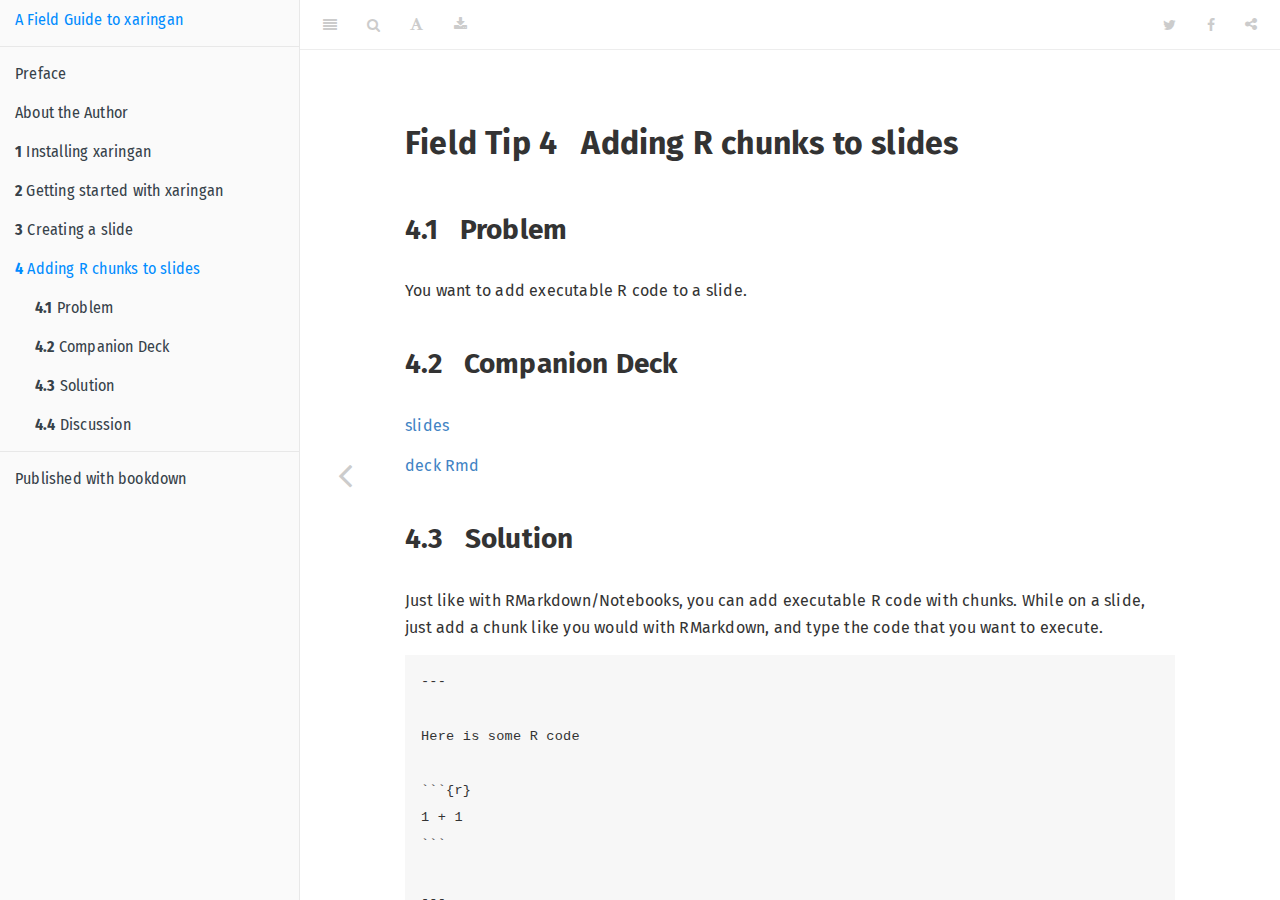
==== commit 8404a679: "Render" ====
--- a/_book/adding-r-chunks-to-slides.html
+++ b/_book/adding-r-chunks-to-slides.html
@@ -186,6 +186,7 @@
 <div id="companion-deck-3" class="section level2">
 <h2><span class="header-section-number">4.2</span> Companion Deck</h2>
 <p><a href="http://xaringan-field-guide-companion.davisvaughan.com/04-r-chunk/r-chunk.html#1">slides</a></p>
+<p><a href="https://github.com/DavisVaughan/xaringanrecipes-companion/tree/master/04-r-chunk">deck Rmd</a></p>
 </div>
 <div id="solution-3" class="section level2">
 <h2><span class="header-section-number">4.3</span> Solution</h2>
